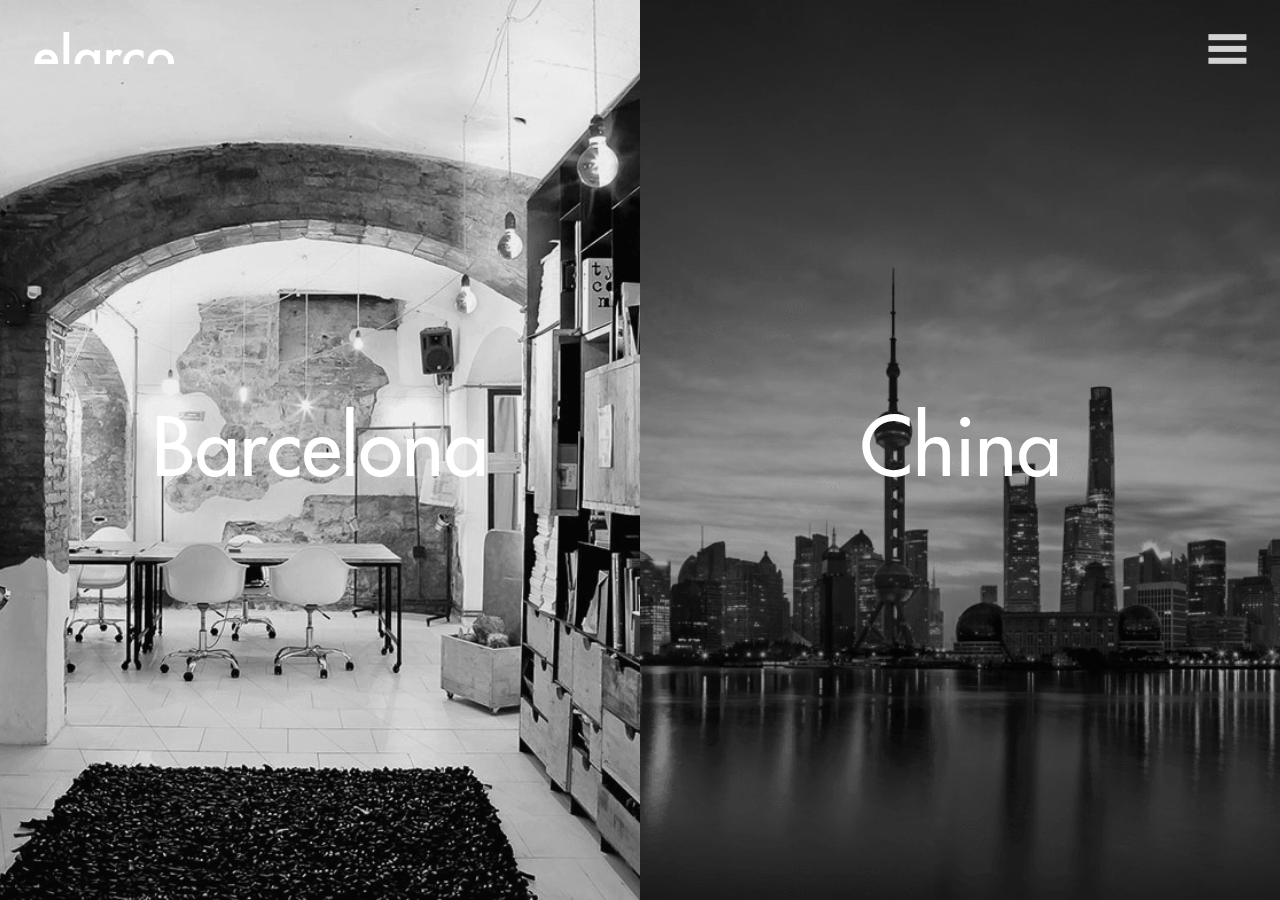
==== content/contact.html @ dc5bf458 "Latest version of elarco" ====
<!DOCTYPE html>
<html lang="en">
<head>
    <meta charset="UTF-8">
    <meta name="viewport" content="width=device-width, initial-scale=1.0">
    <meta http-equiv="X-UA-Compatible" content="ie=edge">
    <title>Elarco - Contact</title>
    <link href="../img/elarco-favicon.png" rel="shortcut icon">
    <link href="../css/style.css" rel="stylesheet" type="text/css" />
</head>
<body id="contact">
    <div class="loader-wrapper">
        <img src="../img/elarco-logo-white.svg" alt="" class="loader" />
    </div>
    <header class="header">
        <a href="../index.html"><img src="../img/elarco-logo-white.svg" alt="Elarco Logo" class="header__logo" /></a>
        <nav class="top-nav">
            <svg class="top-nav__menu-icon top-nav__menu-icon_lightgrey" version="1.1" id="Layer_1" xmlns="http://www.w3.org/2000/svg" xmlns:xlink="http://www.w3.org/1999/xlink" x="0px" y="0px"
            	 viewBox="0 0 23 18" style="enable-background:new 0 0 23 18;" xml:space="preserve" hidden>
                <g>
                	<rect x="0.8" y="1.2" width="21.4" height="3.4"/>
                	<rect x="0.8" y="7.8" width="21.4" height="3.4"/>
                	<rect x="0.8" y="14.5" width="21.4" height="3.4"/>
                </g>
            </svg>
            <ul class="top-nav__list nav__list">
                <div class="nav__wrap">
                    <li class="top-nav__item nav__item hidden">
                        <a href="../index.html" class="nav__link">Home</a>
                    </li>
                    <li class="top-nav__item nav__item">
                        <a href="work.html" class="nav__link">Work</a>
                    </li>
                    <li class="top-nav__item nav__item">
                        <a href="contact.html" class="nav__link">Contact</a>
                    </li>
                </div>
            </ul>
        </nav>
    </header>
    <h1 class="title_font0">Contact Us</h1>
    <div class="split-wrap">
        <div class="split-wrap__wrap">
            <section class="half-part half-part_black" id="spain">
                <div class="half-part__text">
                    <h2 class="half-part__title"><a href="#spain" class="basic-link half-part__sec-link">Spain</a></h2>
                    <div class="half-part__info">
                        <p class="half-part__p">
                            We love Barcelona, it is a city with a beautiful mindset and a perfect fit for creation.
                        </p>
                        <p class="half-part__p">
                            Carrer Vigatans 11
                            <br />
                            08003 Barcelona
                        </p>
                        <a href="tel:+34670791661" class="half-part__p half-part__link">
                            +34 670 791 661
                        </a>
                        <a href="tel:+34935016671" class="half-part__p half-part__link">
                            +34 935 016 671
                        </a>
                        <a href="mailto:hello@elarco.design" class="half-part__p half-part__link half-part__mail">
                            hello@elarco.design
                        </a>
                    </div>
                </div>
                <div class="half-part__img-wrap">
                    <picture>
                        <source media="(max-width: 600px) and (orientation: portrait)" srcset="../img/barcelona_c_m.png" />
                        <source media="(max-height: 900px) and (orientation: portrait)" srcset="../img/barcelona_c_l.png" />
                        <source media="(max-height: 393px) and (orientation: landscape)" srcset="../img/barcelona_c_m.png" />
                        <source media="(max-height: 589px) and (orientation: landscape)" srcset="../img/barcelona_c_l.png" />
                        <img src="../img/barcelona_c_xl.png" alt="Coworking space Espai Born" class="half-part__img half-part__img-bw" />
                    </picture>
                    <a href="#spain" class="half-part__button">Barcelona</a>
                </div>
            </section>
            <section class="half-part half-part_white" id="china">
                <div class="half-part__text">
                    <h2 class="half-part__title"><a href="#china" class="basic-link half-part__sec-link">China</a></h2>
                    <div class="half-part__info">
                        <p class="half-part__p">
                            We love Shanghai, it is a city with a beautiful mindset and a perfect fit for creation.
                        </p>
                        <p class="half-part__p">
                            Carrer Vigatans 11
                            <br />
                            08003 Barcelona
                        </p>
                        <a href="tel:+34670791661" class="half-part__p half-part__link">
                            +34 670 791 661
                        </a>
                        <a href="tel:+34935016671" class="half-part__p half-part__link">
                            +34 935 016 671
                        </a>
                        <a href="mailto:hello@elarco.design" class="half-part__p half-part__link half-part__mail">
                            hello@elarco.design
                        </a>
                    </div>
                </div>
                <div class="half-part__img-wrap">
                    <picture>
                        <source media="(max-width: 600px) and (orientation: portrait)" srcset="../img/china_c_m.png" />
                        <source media="(max-height: 900px) and (orientation: portrait)" srcset="../img/china_c_l.png" />
                        <source media="(max-height: 400px) and (orientation: landscape)" srcset="../img/china_c_m.png" />
                        <source media="(max-height: 600px) and (orientation: landscape)" srcset="../img/china_c_l.png" />
                        <img src="../img/china_c_xl.png" alt="Skyline of Shanghai" class="half-part__img half-part__img-bw" />
                    </picture>
                    <a href="#china" class="half-part__button">China</a>
                </div>
            </section>
        </div>
    </div>
    <script src="../js/toggle-menu.js"></script>
    <script src="../js/split.js"></script>
    <script src="../js/preload.js"></script>
</body>
</html>
---- css/style.css ----
/* CUSTOM FONTS */
@font-face {
    font-family: 'Futura elarco long';
    src: url('../fonts/FuturaElarco-long.eot?#iefix') format('embedded-opentype'),
    url('../fonts/FuturaElarco-long.woff') format('woff'),
    url('../fonts/FuturaElarco-long.otf') format('opentype');
}
@font-face {
    font-family: 'Futura elarco gap';
    src: url('../fonts/FuturaElarco-gap.eot?#iefix') format('embedded-opentype'),
    url('../fonts/FuturaElarco-gap.woff') format('woff'),
    url('../fonts/FuturaElarco-gap.otf') format('opentype');
}

/* FUTURA STD */
/* Light */
@font-face {
    font-family: 'Futura Std';
    src: url('../fonts/FuturaStd/FuturaStd-Light.otf') format('opentype');
    font-weight: 100;
}
/* Light Italic */
@font-face {
    font-family: 'Futura Std';
    src: url('../fonts/FuturaStd/FuturaStd-LightOblique.otf') format('opentype');
    font-weight: 100;
    font-style: italic;
}
/* Book */
@font-face {
    font-family: 'Futura Std';
    src: url('../fonts/FuturaStd/FuturaStd-Medium.otf') format('opentype');
    font-weight: 200;
}
/* Book Italic */
@font-face {
    font-family: 'Futura Std';
    src: url('../fonts/FuturaStd/FuturaStd-MediumOblique.otf') format('opentype');
    font-weight: 200;
    font-style: italic;
}
/* Medium */
@font-face {
    font-family: 'Futura Std';
    src: url('../fonts/FuturaStd/FuturaStd-Medium.otf') format('opentype');
    font-weight: 300;
}
/* Medium Italic */
@font-face {
    font-family: 'Futura Std';
    src: url('../fonts/FuturaStd/FuturaStd-MediumOblique.otf') format('opentype');
    font-weight: 300;
    font-style: italic;
}
/* Heavy */
@font-face {
    font-family: 'Futura Std';
    src: url('../fonts/FuturaStd/FuturaStd-Bold.otf') format('opentype');
    font-weight: 400;
}
/* Heavy Italic */
@font-face {
    font-family: 'Futura Std';
    src: url('../fonts/FuturaStd/FuturaStd-BoldOblique.otf') format('opentype');
    font-weight: 400;
    font-style: italic;
}
/* Heavy */
@font-face {
    font-family: 'Futura Std';
    src: url('../fonts/FuturaStd/FuturaStd-Heavy.otf') format('opentype');
    font-weight: 500;
}
/* Heavy Italic */
@font-face {
    font-family: 'Futura Std';
    src: url('../fonts/FuturaStd/FuturaStd-HeavyOblique.otf') format('opentype');
    font-weight: 500;
    font-style: italic;
}
/* Extra Bold */
@font-face {
    font-family: 'Futura Std';
    src: url('../fonts/FuturaStd/FuturaStd-ExtraBold.otf') format('opentype');
    font-weight: 600;
}
/* Extra Bold Italic */
@font-face {
    font-family: 'Futura Std';
    src: url('../fonts/FuturaStd/FuturaStd-ExtraBoldOblique.otf') format('opentype');
    font-weight: 600;
    font-style: italic;
}

body {
    margin: 0;
    padding: 0;
    font-family: 'Futura Std', sans-serif;
    font-weight: 200;
}
.nav__list {
    margin: 0;
    padding: 0;
}
.nav__item {
    list-style: none;
}
.nav__link, .nav__link:visited {
    color: white;
    text-decoration: none;
}
.basic-button {
    appearance: none;
    background-color: rgba(0, 0, 0, 0);
    border: none;
}
.basic-link,
.basic-link:visited{
    text-decoration: none;
    color: inherit;
}
.button_block {
    display: block;
}
.button_big {
    position: relative;
    display: block;
    margin: 28.8px auto 16px auto;
    margin: 1.8rem auto 1rem auto;
    padding: 0;
    color: black;
    font-size: 80px;
    font-size: 5rem;
    text-transform: lowercase;
    text-align: center;
    text-decoration: none;
}
.basic__p {
    margin: 48px 32px;
    margin: 3rem 2rem;
    font-size: 20px;
    font-size: 1.25rem;
    font-weight: 100;
    line-height: 1.75;
    text-align: center;
}
.basic-quote {
    margin: 48px 32px;
    margin: 3rem 3rem;
    color: #a2a2a2;
    font-size: 30px;
    font-size: 1.9rem;
    font-weight: 400;
    line-height: 1.43;
}
.title_font0 {
    font-size: 0;
}
.title1 {
    color: #606060;
    font-size: 22px;
    font-size: 1.5rem;
    font-weight: 400;
}
.title1_absolute {
    position: absolute;
    margin: 0;
    left: 50%;
    top: 32px;
    top: 2rem;
    -webkit-transform: translateX(-50%);
    -moz-transform: translateX(-50%);
    -ms-transform: translateX(-50%);
    transform: translateX(-50%);
}
.basic-footer {
    padding: 32px;
    padding: 2rem;
    color: white;
    text-align: center;
    font-weight: 100;
    background-color: black;
}
[hidden], .hidden {
    display: none !important;
}

/* NAV */
.header {
    -webkit-display: flex;
    -moz-display: flex;
    -ms-display: flex;
    display: flex;
    padding: 32px 32px 13px 32px;
    padding: 2rem 2rem 0.8rem 2rem;
    left: 0;
    position: absolute;
    right: 0;
    top: 0;
    background-color: white;
    -webkit-justify-content: space-between;
    -moz-justify-content: space-between;
    -ms-justify-content: space-between;
    justify-content: space-between;
    z-index: 2;
}
.header__logo {
    height: 32px;
    height: 2rem;
}
.footer-nav {
    -webkit-display: flex;
    -moz-display: flex;
    -ms-display: flex;
    display: flex;
    flex-direction: column;
    -webkit-align-items: center;
    -moz-align-items: center;
    -ms-align-items: center;
    align-items: center;
    -webkit-justify-content: center;
    -moz-justify-content: center;
    -ms-justify-content: center;
    justify-content: center;
    height: 100%;
    height: 100vh;
    width: 100%;
    width: 100vw;
    color: white;
    text-align: center;
    background-color: black;
}
.top-nav__menu-icon {
    position: fixed;
    right: 32px;
    right: 2rem;
    height: 32px;
    height: 2rem;
    cursor: pointer;
    z-index: 3;
}
.top-nav__list {
    text-align: right;
    opacity: 1;
    -webkit-transition: opacity 0.3s ease;
    -moz-transition: opacity 0.3s ease;
    -ms-transition: opacity 0.3s ease;
    transition: opacity 0.3s ease;
    z-index: 2;
}
.top-nav__item {
    display: inline-block;
    position: relative;
    margin-left: 32px;
    margin-left: 2rem;
    font-family: 'Futura Std', sans-serif;
    font-size: 37px;
    font-size: 2.3rem;
    text-transform: lowercase;
}
.header__logo_hidden {
    display: none;
}
.top-nav__item a {
    -webkit-transition: color 0.2s ease;
    -moz-transition: color 0.2s ease;
    -ms-transition: color 0.2s ease;
    transition: color 0.2s ease;
}
.top-nav__item a:hover {
    color: #c6b6aa;
}
.top-nav__menu-icon rect {
    fill: black;
}
.top-nav__menu-icon_close {
    position: fixed;
}
.top-nav__menu-icon_close rect, .top-nav__menu-icon_white rect {
    fill: white;
}
.top-nav__menu-icon_lightgrey rect {
    fill: lightgrey;
}
.top-nav__menu-icon rect:nth-of-type(2){
    opacity: 1;
    -webkit-transition: opacity 0.5s ease 0.4s;
    -moz-transition: opacity 0.5s ease 0.4s;
    -ms-transition: opacity 0.5s ease 0.4s;
    transition: opacity 0.5s ease 0.4s;
}
.top-nav__menu-icon_close rect:nth-of-type(2){
    opacity: 0;
    -webkit-transition: opacity 0.5s ease;
    -moz-transition: opacity 0.5s ease;
    -ms-transition: opacity 0.5s ease;
    transition: opacity 0.5s ease;
}
.top-nav__menu-icon rect:nth-of-type(1){
    -webkit-transform: rotate(0deg);
    -moz-transform: rotate(0deg);
    -ms-transform: rotate(0deg);
    transform: rotate(0deg);
    -webkit-transition: transform 0.5s ease;
    -moz-transition: transform 0.5s ease;
    -ms-transition: transform 0.5s ease;
    transition: transform 0.5s ease;
}
.top-nav__menu-icon_close rect:nth-of-type(1){
    -webkit-transform: translateX(3px) rotate(41deg);
    -moz-transform: translateX(3px) rotate(41deg);
    -ms-transform: translateX(3px) rotate(41deg);
    transform: translateX(3px) rotate(41deg);
    -webkit-transition: transform 0.5s ease 0.4s;
    -moz-transition: transform 0.5s ease 0.4s;
    -ms-transition: transform 0.5s ease 0.4s;
    transition: transform 0.5s ease 0.4s;
}
.top-nav__menu-icon rect:nth-of-type(3){
    -webkit-transform: rotate(0deg);
    -moz-transform: rotate(0deg);
    -ms-transform: rotate(0deg);
    transform: rotate(0deg);
    -webkit-transition: transform 0.5s ease;
    -moz-transition: transform 0.5s ease;
    -ms-transition: transform 0.5s ease;
    transition: transform 0.5s ease;
}
.top-nav__menu-icon_close rect:nth-of-type(3){
    -webkit-transform: rotate(-41deg) translate(-10px, -2px);
    -moz-transform: rotate(-41deg) translate(-10px, -2px);
    -ms-transform: rotate(-41deg) translate(-10px, -2px);
    transform: rotate(-41deg) translate(-10px, -2px);
    -webkit-transition: transform 0.5s ease 0.4s;
    -moz-transition: transform 0.5s ease 0.4s;
    -ms-transition: transform 0.5s ease 0.4s;
    transition: transform 0.5s ease 0.4s;
}
/* WHEN JAVASCRIPT IS LOADED */
.header_toggle {
    padding: 32px;
    padding: 2rem;
    background-color: rgba(255,255,255,0);
}
.header_black {
    background-color: black;
}
.header_toggle .top-nav__list {
    position: fixed;
    bottom: 0;
    left: 0;
    right: 0;
    top: 0;
    text-align: center;
    background-color: black;
}
.footer-nav .top-nav__list {
    position: static;
    text-align: center;
}
.header_toggle .top-nav__item,
.footer-nav .top-nav__item {
    display: block;
    margin-left: 0;
    font-size: 64px;
    font-size: 4rem;
}
.header_toggle .top-nav__item::after,
.footer-nav .top-nav__item::after,
.button_big::after {
    height: 32px;
    height: 2rem;
    position: absolute;
    bottom: 0;
    left: 0;
    right: 0;
    background-color: black;
    content: '';
    -webkit-transition: height 0.3s ease;
    -moz-transition: height 0.3s ease;
    -ms-transition: height 0.3s ease;
    transition: height 0.3s ease;
}
.button_big::after {
    height: 40px;
    height: 2.5rem;
    background-color: white;
}
.header_toggle .nav__wrap{
    position: absolute;
    left: 50%;
    top: 50%;
    -webkit-transform: translate(-50%, -50%);
    -moz-transform: translate(-50%, -50%);
    -ms-transform: translate(-50%, -50%);
    transform: translate(-50%, -50%);
}
.header_toggle .top-nav__item:hover::after,
.footer-nav .top-nav__item:hover::after,
.button_big:hover::after {
    height: 0;
}
.header_toggle .top-nav__item .nav__link,
.header_toggle .top-nav__item .nav__link:visited,
.footer-nav .top-nav__item .nav__link,
.footer-nav .top-nav__item .nav__link:visited {
    color: white;
}

/* LOADER */
.loader-wrapper {
    position: fixed;
    -webkit-display: flex;
    -moz-display: flex;
    -ms-display: flex;
    display: flex;
    -webkit-justify-content: center;
    -moz-justify-content: center;
    -ms-justify-content: center;
    justify-content: center;
    -webkit-align-items: center;
    -moz-align-items: center;
    -ms-align-items: center;
    align-items: center;
    left: 0;
    right: 0;
    top: 0;
    bottom: 0;
    background-color: black;
    z-index: 4;
    -webkit-transition: opacity 1s ease;
    -moz-transition: opacity 1s ease;
    -ms-transition: opacity 1s ease;
    transition: opacity 1s ease;
}
.loader-wrapper.loaded {
    opacity: 0;
}
.loader {
    width: 24px;
    width: 15rem;
    animation: blink 1s ease alternate infinite;
}
@keyframes blink {
    from {
        opacity: 1;
    }
    to {
        opacity: 0.2;
    }
}

/* HOME PAGE */
.games__game,
.games__start {
    width: 100%;
    width: 100vw;
    overflow: hidden;
}
.section {
    position: relative;
    -webkit-display: flex;
    -moz-display: flex;
    -ms-display: flex;
    display: flex;
    -webkit-align-items: center;
    -moz-align-items: center;
    -ms-align-items: center;
    align-items: center;
    -webkit-justify-content: center;
    -moz-justify-content: center;
    -ms-justify-content: center;
    justify-content: center;
    width: 100%;
    width: 100vw;
    height: 500px;
    height: 100vh;
    color: white;
    text-align: center;
    background-color: black;
}
.games__pause {
    position: absolute;
    left: 0;
    right: 0;
    top: 0;
    height: 100%;
    z-index: 1;
}
.games__hint {
    opacity: 0.4;
    position: absolute;
    bottom: 48px;
    bottom: 3rem;
    left: 50%;
    transform: translateX(-50%);
    animation: fadeIn 5s ease;
}
@keyframes fadeIn {
    0% {
        opacity: 0;
    } 90% {
        opacity: 0;
    } 100% {
        opacity: 0.4;
    }
}
.section_fit{
    height: fit-content;
}
.section__content-wrap {
    padding: 16px;
    padding: 1rem;
    z-index: 1;
}
.section__title {
    margin: 0 0 13px 0;
    margin: 0 0 0.8rem 0;
    font-size: 61px;
    font-size: 3.8rem;
    font-weight: 200;
}
.section__title-lowercase {
    text-transform: lowercase;
}
.section__par {
    font-size: 18px;
    font-size: 1.1rem;
    line-height: 1.8;
}
.section__button {
    display: block;
    appearance: none;
    width: 224px;
    width: 14rem;
    margin-left: auto;
    margin-right: auto;
    margin-top: 32px;
    margin-top: 2rem;
    padding: 8px;
    padding: 0.5rem;
    color: white;
    font-family: 'Futura Std', sans-serif;
    font-size: 19px;
    font-size: 1.2rem;
    font-weight: 400;
    background-color: rgba(0, 0, 0, 0);
    border: 2px solid white;
    cursor: pointer;
    -webkit-transition: all 1s ease;
    -moz-transition: all 1s ease;
    -ms-transition: all 1s ease;
    transition: all 1s ease;
}
.section__button:hover {
    color: black;
    background-color: white;
}
.blur {
    position: absolute;
    opacity: 0.1;
    -webkit-transition: all 0.5s ease;
    -moz-transition: all 0.5s ease;
    -ms-transition: all 0.5s ease;
    transition: all 0.5s ease;
}
@supports (filter: blur(24px)) {
    .blur {
        opacity: 1;
        -webkit-filter: blur(24px);
        -moz-filter: blur(24px);
        -ms-filter: blur(24px);
        filter: blur(24px);
        -webkit-transform: scale(3.5) !important;
        -moz-transform: scale(3.5) !important;
        -ms-transform: scale(3.5) !important;
        transform: scale(3.5) !important;
        -webkit-transition: filter 0.5s ease;
        -moz-transition: filter 0.5s ease;
        -ms-transition: filter 0.5s ease;
        transition: filter 0.5s ease;
    }
}
.scroll-down {
    position: absolute;
    right: 32px;
    right: 2rem;
    bottom: 80px;
    bottom: 5rem;
    height: 48px;
    height: 3rem;
    width: 24px;
    width: 1.5rem;
    border: 2px solid white;
    border-radius: 19px;
    border-radius: 1.2rem;
    opacity: 0.4;
    z-index: 1;
}
.scroll-down_centered {
    left: 50%;
    -webkit-transform: translateX(-50%);
    -moz-transform: translateX(-50%);
    -ms-transform: translateX(-50%);
    transform: translateX(-50%);
}
.scroll-down_fixed {
    position: fixed;
}
@keyframes mouse {
    0% {
        -webkit-transform: translate(-50%, -100%);
        -moz-transform: translate(-50%, -100%);
        -ms-transform: translate(-50%, -100%);
        transform: translate(-50%, -100%);
    }
    100% {
        -webkit-transform: translate(-50%, 100%);
        -moz-transform: translate(-50%, 100%);
        -ms-transform: translate(-50%, 100%);
        transform: translate(-50%, 100%);
    }
}
.scroll-down-rect {
    position: relative;
    margin-top: 8px;
    margin-top: 0.5rem;
    height: 11px;
    height: 0.7rem;
    width: 27px;
    width: 1.7rem;
    overflow: hidden;
}
.scroll-down-rect::after {
    position: absolute;
    left: 50%;
    margin-left: -2px;
    height: 16px;
    height: 1rem;
    width: 2px;
    background-color: white;
    content: '';
    -webkit-animation: mouse 1.5s ease infinite;
    -moz-animation: mouse 1.5s ease infinite;
    -ms-animation: mouse 1.5s ease infinite;
    animation: mouse 1.5s ease infinite;
}
.service-sldr__section-active {
    opacity: 1;
}
.service-sldr-wrap {
    width: 272px;
    width: 17rem;
    margin: 128px auto 96px auto;
    margin: 8rem auto 6rem auto;
}
.service-sldr {
    display: none;
}
.service-sldr__section {
    -webkit-transition: opacity 0.5s ease;
    -moz-transition: opacity 0.5s ease;
    -ms-transition: opacity 0.5s ease;
    transition: opacity 0.5s ease;
}
.service-sldr__section-active {
    opacity: 1;
}
.service-sldr__g {
    position: relative;
}
.service-sldr__link, .service-sldr__link:visited {
    color: inherit;
    text-decoration: none;
}
.service-sldr__link::after {
    position: absolute;
    content: '';
    left: 0;
    right: 0;
    top: 0;
    bottom: 0;
    z-index: 1;
}
.service-sldr__section:not(:last-child) {
    margin-bottom: 48px;
    margin-bottom: 3rem;
}
.service-sldr__circle {
    display: none;
    height: 48px;
    height: 3rem;
    width: 48px;
    width: 3rem;
    margin-left: auto;
    margin-right: auto;
    border-radius: 100%;
}
.slider_icon {
    width: 100%;
}
.service-sldr__title {
    font-weight: 400;
}
.service-sldr__p {
    margin-left: auto;
    margin-right: auto;
    line-height: 1.88;
}
.arch-intuition.blur,
.arch-depth.blur  {
    left: 50%;
    top: 50%;
    -webkit-transform: scale(3.5) translate(-50%, -50%) !important;
    -moz-transform: scale(3.5) translate(-50%, -50%) !important;
    -ms-transform: scale(3.5) translate(-50%, -50%) !important;
    transform: scale(3.5) translate(-50%, -50%) !important;
    -webkit-transform-origin: 0 0;
    -moz-transform-origin: 0 0;
    -ms-transform-origin: 0 0;
    transform-origin: 0 0;
}
#section-work {
    background-image: url('../img/ufo_small.png');
    background-repeat: no-repeat;
    background-position: center 29%;
    background-position: center 29vw;
    -webkit-transition: background-position 1s ease;
    -moz-transition: background-position 1s ease;
    -ms-transition: background-position 1s ease;
    transition: background-position 1s ease;
}
.section-work-1 {
    opacity: 1;
    -webkit-transition: all 2s ease;
    -moz-transition: all 2s ease;
    -ms-transition: all 2s ease;
    transition: all 2s ease;
}
.section__title.section-work-2 {
    display: none;
}
.section-work-1.fade-out {
    opacity: 0;
    top: 0%;
}
.section-work-2.move-in {
    display: block;
    left: 5%;
    left: 5vw;
    -webkit-animation: moveIn 2s ease 1;
    -moz-animation: moveIn 2s ease 1;
    -ms-animation: moveIn 2s ease 1;
    animation: moveIn 2s ease 1;
}
@keyframes moveIn {
    from {
        left: -30%;
        left: -30vw;
    } to {
        left: 5%;
        left: 5vw;
    }
}
#section-work.move {
    background-position: 84% center;
}
/* ORDER */
.arch-order {
    width: 50%;
    width: 50vw;
}
.arch-order__part{
    fill: #606161;
    cursor: pointer;
    -webkit-transition: fill 300ms ease;
    -moz-transition: fill 300ms ease;
    -ms-transition: fill 300ms ease;
    transition: fill 300ms ease;
}
.arch-order__part:hover {
    fill: #D0D0D0;
}
.white, .white:hover {
    fill: white;
}
.vibrate {
    -webkit-animation: vibrate 0.5s 1;
    -moz-animation: vibrate 0.5s 1;
    -ms-animation: vibrate 0.5s 1;
    animation: vibrate 0.5s 1;
}
/* Vibrate by Eric Lew Yan Voon
https://codepen.io/ericlew/pen/bgGmOa?q=vibration%20animation&order=popularity&depth=everything&show_forks=false*/
@-webkit-keyframes vibrate{
    0%{}
    2%{transform: translate(1%, -1%);}
    8%{transform: translate(1%, -1%);}
    12%{transform: translate(0, 0);}
    16%{transform: translate(1%, -1%);}
    20%{transform: translate(0, 0);}
    24%{transform: translate(-1%, 1%);}
    28%{transform: translate(0, 0);}
    32%{transform: translate(1%, -1%);}
    36%{transform: translate(0, 0);}
    40%{transform: translate(-1%, 1%);}
    44%{transform: translate(0, 0);}
    48%{transform: translate(1%, -1%);}
    52%{transform: translate(0px, 0px);}
    100%{}
}
@-moz-keyframes vibrate{
    0%{}
    2%{transform: translate(1%, -1%);}
    8%{transform: translate(1%, -1%);}
    12%{transform: translate(0, 0);}
    16%{transform: translate(1%, -1%);}
    20%{transform: translate(0, 0);}
    24%{transform: translate(-1%, 1%);}
    28%{transform: translate(0, 0);}
    32%{transform: translate(1%, -1%);}
    36%{transform: translate(0, 0);}
    40%{transform: translate(-1%, 1%);}
    44%{transform: translate(0, 0);}
    48%{transform: translate(1%, -1%);}
    52%{transform: translate(0px, 0px);}
    100%{}
}
@-ms-keyframes vibrate{
    0%{}
    2%{transform: translate(1%, -1%);}
    8%{transform: translate(1%, -1%);}
    12%{transform: translate(0, 0);}
    16%{transform: translate(1%, -1%);}
    20%{transform: translate(0, 0);}
    24%{transform: translate(-1%, 1%);}
    28%{transform: translate(0, 0);}
    32%{transform: translate(1%, -1%);}
    36%{transform: translate(0, 0);}
    40%{transform: translate(-1%, 1%);}
    44%{transform: translate(0, 0);}
    48%{transform: translate(1%, -1%);}
    52%{transform: translate(0px, 0px);}
    100%{}
}
@keyframes vibrate{
    0%{}
    2%{transform: translate(1%, -1%);}
    8%{transform: translate(1%, -1%);}
    12%{transform: translate(0, 0);}
    16%{transform: translate(1%, -1%);}
    20%{transform: translate(0, 0);}
    24%{transform: translate(-1%, 1%);}
    28%{transform: translate(0, 0);}
    32%{transform: translate(1%, -1%);}
    36%{transform: translate(0, 0);}
    40%{transform: translate(-1%, 1%);}
    44%{transform: translate(0, 0);}
    48%{transform: translate(1%, -1%);}
    52%{transform: translate(0px, 0px);}
    100%{}
}
/* DEPTH */
.arch-wrap {
    position: relative;
    -webkit-display: flex;
    -moz-display: flex;
    -ms-display: flex;
    display: flex;
    -webkit-justify-content: center;
    -moz-justify-content: center;
    -ms-justify-content: center;
    justify-content: center;
    -webkit-align-items: center;
    -moz-align-items: center;
    -ms-align-items: center;
    align-items: center;
    width: 100%;
    height: 100%;
    overflow: hidden;
}
.arch-depth {
    position: absolute;
    left: 50%;
    top: 50%;
    width: 50%;
    width: 50vw;
    -webkit-transform: translate(-50%, -50%);
    -moz-transform: translate(-50%, -50%);
    -ms-transform: translate(-50%, -50%);
    transform: translate(-50%, -50%);
}
.arch-depth__part {
    fill:none;
    stroke:#fff;
    stroke-miterlimit:10;
}
.done {
    opacity: 0.1;
    fill: white;
    -webkit-animation: grow 1s ease-in 1;
    -moz-animation: grow 1s ease-in 1;
    -ms-animation: grow 1s ease-in 1;
    animation: grow 1s ease-in 1;
    -webkit-transition: opacity 0.5s ease;
    -moz-transition: opacity 0.5s ease;
    -ms-transition: opacity 0.5s ease;
    transition: opacity 0.5s ease;
}

@supports (filter: blur(40px)){
    .done {
        opacity: 1;
    }
}
@-webkit-keyframes grow {
    from {
        fill: black;
    }
    to {
        fill: white;
    }
}
@-moz-keyframes grow {
    from {
        fill: black;
    }
    to {
        fill: white;
    }
}
@-ms-keyframes grow {
    from {
        fill: black;
    }
    to {
        fill: white;
    }
}
@keyframes grow {
    from {
        fill: black;
    }
    to {
        fill: white;
    }
}
/* INTUITION */
.arch-intuition {
    -webkit-transform-origin: 25% 25%;
    -moz-transform-origin: 25% 25%;
    -ms-transform-origin: 25% 25%;
    transform-origin: 25% 25%;
    -webkit-transform-origin: 25vw 23vw;
    -moz-transform-origin: 25vw 23vw;
    -ms-transform-origin: 25vw 23vw;
    transform-origin: 25vw 23vw;
    -webkit-transform: rotate(180deg);
    -moz-transform: rotate(180deg);
    -ms-transform: rotate(180deg);
    transform: rotate(180deg);
    width: 50%;
    width: 50vw;
}
.arch-intuition__part {
    fill: #606161;
    -webkit-transition: fill 0.5s ease;
    -moz-transition: fill 0.5s ease;
    -ms-transition: fill 0.5s ease;
    transition: fill 0.5s ease;
}
.circle {
    position: absolute;
    -webkit-display: flex;
    -moz-display: flex;
    -ms-display: flex;
    display: flex;
    -webkit-align-items: center;
    -moz-align-items: center;
    -ms-align-items: center;
    align-items: center;
    -webkit-justify-content: center;
    -moz-justify-content: center;
    -ms-justify-content: center;
    justify-content: center;
    width: 50%;
    width: 50vw;
    height: 50%;
    height: 50vw;
    left: 50%;
    top: 50%;
    -webkit-transform: translate(-50%, -50%);
    -moz-transform: translate(-50%, -50%);
    -ms-transform: translate(-50%, -50%);
    transform: translate(-50%, -50%);
    border-radius: 300px;
    border-radius: 100vw;
}
.circle__hint {
    width: 70%;
    margin-top: 50%;
    color: white;
    opacity: 0;
    -webkit-transition: opacity 0.5s ease;
    -moz-transition: opacity 0.5s ease;
    -ms-transition: opacity 0.5s ease;
    transition: opacity 0.5s ease;
}
.circle:hover .circle__hint {
    opacity: 0.4;
}

/* PROJECTS OVERVIEW PAGE */
.main-split {
    -webkit-box-sizing: border-box;
    -moz-box-sizing: border-box;
    -ms-box-sizing: border-box;
    box-sizing: border-box;
    -webkit-display: flex;
    -moz-display: flex;
    -ms-display: flex;
    display: flex;
    -webkit-flex-direction: column;
    -moz-flex-direction: column;
    -ms-flex-direction: column;
    flex-direction: column;
}
.main-split__part {
    display: inline-block;
    width: 100%;
    width: 100vw;
    -webkit-flex: 1;
    -moz-flex: 1;
    -ms-flex: 1;
    flex: 1;
    -webkit-transform: translate(0);
    -moz-transform: translate(0);
    -ms-transform: translate(0);
    transform: translate(0);
}
.main-split__image {
    height: 100%;
    margin-left: 50%;
    -webkit-transform: translateX(-50%);
    -moz-transform: translateX(-50%);
    -ms-transform: translateX(-50%);
    transform: translateX(-50%);
}
.main-split__text {
    padding: 96px 32px 32px 32px;
    padding: 6rem 2rem 2rem 2rem;
}
.reverse__section {
    -webkit-box-sizing: border-box;
    -moz-box-sizing: border-box;
    -ms-box-sizing: border-box;
    box-sizing: border-box;
    overflow: hidden;
    -webkit-transition: all 0.3s ease;
    -moz-transition: all 0.3s ease;
    -ms-transition: all 0.3s ease;
    transition: all 0.3s ease;
}
.project {
    -webkit-display: flex;
    -moz-display: flex;
    -ms-display: flex;
    display: flex;
    -webkit-flex-direction: column;
    -moz-flex-direction: column;
    -ms-flex-direction: column;
    flex-direction: column;
    position: relative;
    height: 330px;
    height: 50vh;
    width: 100%;
    width: 100vw;
    color: white;
}
.project_white {
    color: black;
}
.project__title, .project__subject {
    position: absolute;
    padding: 32px 0 0 32px;
    padding: 2rem 0 0 2rem;
    color: inherit;
    opacity: 1;
    -webkit-transition: opacity 0.2s ease;
    -moz-transition: opacity 0.2s ease;
    -ms-transition: opacity 0.2s ease;
    transition: opacity 0.2s ease;
    z-index: 1;
}
.project__title {
    -webkit-flex: 1;
    -moz-flex: 1;
    -ms-flex: 1;
    flex: 1;
    margin: 0;
    font-size: 34px;
    font-size: 2.1rem;
    font-weight: 200;
}
.project__subject {
    -webkit-flex: 1;
    -moz-flex: 1;
    -ms-flex: 1;
    flex: 1;
    margin: 0;
    margin-top: 45px;
    margin-top: 2.8rem;
    font-size: 18px;
    font-size: 1.4rem;
    font-weight: 100;
}
.project__image {
    display: block;
    position: absolute;
    left: 50%;
    bottom: 0;
    height: 100%;
    opacity: 1;
    -webkit-transform: translateX(-50%);
    -moz-transform: translateX(-50%);
    -ms-transform: translateX(-50%);
    transform: translateX(-50%);
    -webkit-transition: opacity 0.5s ease;
    -moz-transition: opacity 0.5s ease;
    -ms-transition: opacity 0.5s ease;
    transition: opacity 0.5s ease;
}
.project__image_opacity-0 {
    opacity: 0;
}
.project__image_scaled {
    -webkit-transform: translateX(-50%) scale(1.3);
    -moz-transform: translateX(-50%) scale(1.3);
    -ms-transform: translateX(-50%) scale(1.3);
    transform: translateX(-50%) scale(1.3);
}
.project__img-wrap {
    -webkit-display: flex;
    -moz-display: flex;
    -ms-display: flex;
    display: flex;
    overflow: hidden;
    height: 100%;
    -webkit-transition: transform 0.4s ease-out;
    -moz-transition: transform 0.4s ease-out;
    -ms-transition: transform 0.4s ease-out;
    transition: transform 0.4s ease-out;
}
#left, #right {
    margin: 0;
    -webkit-transition: margin 0.5s ease;
    -moz-transition: margin 0.5s ease;
    -ms-transition: margin 0.5s ease;
    transition: margin 0.5s ease;
}
.project__title a, .project__title a:visited {
    color: inherit;
    text-decoration: none;
}
.project__title a::after {
    position: absolute;
    width: 320px;
    width: 100vw;
    height: 250px;
    height: 50vh;
    left: 0;
    right: 0;
    top: 0;
    bottom: 0;
    content: '';
    z-index: 1;
}
#left .project, #right .project {
    -webkit-flex: none;
    -moz-flex: none;
    -ms-flex: none;
    flex: none;
    border: none;
}

/* PROJECT DETAIL PAGE */
.project-content {
    text-align: center;
}
.fs-section {
    position: relative;
    -webkit-display: flex;
    -moz-display: flex;
    -ms-display: flex;
    display: flex;
    -webkit-justify-content: center;
    -moz-justify-content: center;
    -ms-justify-content: center;
    justify-content: center;
    -webkit-align-items: center;
    -moz-align-items: center;
    -ms-align-items: center;
    align-items: center;
    width: 100%;
    width: 100vw;
    height: 500px;
    height: 100vh;
    color: white;
    background-color: black;
    overflow: hidden;
}
.fs-section_w,
.fs-section__video-wrap {
    position: relative;
    width: 100%;
    width: 100vw;
    height: auto;
}
.fs-section__video {
    width: 100%;
}
.fs-section__img-wrap {
    width: 100%;
    height: 100%;
}
.fs-section__content-wrap {
    -webkit-box-sizing: border-box;
    -moz-box-sizing: border-box;
    -ms-box-sizing: border-box;
    box-sizing: border-box;
    position: absolute;
    width: 100%;
    padding: 16px;
    padding: 1rem;
    left: 0;
    top: 50%;
    text-align: center;
    -webkit-transform: translateY(-50%);
    -moz-transform: translateY(-50%);
    -ms-transform: translateY(-50%);
    transform: translateY(-50%);
}
.fs-section__content-wrap_white {
    color: white;
}
.fs-section__img {
    position: absolute;
    height: 100%;
    bottom: 0;
    left: 50%;
    -webkit-transform: translate(-50%);
    -moz-transform: translate(-50%);
    -ms-transform: translate(-50%);
    transform: translate(-50%);
}
.fs-section__img_big {
    height: 120%;
}
.fs-section__img_right {
    left: auto;
    right: 0;
    -webkit-transform: none;
    -moz-transform: none;
    -ms-transform: none;
    transform: none;
}
.fs-section__title {
    margin: 16px 0;
    margin: 1rem 0;
    font-size: 60px;
    font-size: 3.75rem;
    font-weight: 200;
}
.fs-section__p {
    font-size: 30px;
    font-size: 1.9rem;
    width: 240px;
    width: 15rem;
    margin-left: auto;
    margin-right: auto;
    line-height: 1.37;
    font-weight: 100;
}
.basic-sldr-wrap::-webkit-scrollbar,
.basic-sldr::-webkit-scrollbar {
    display: none;
}
.basic-sldr-wrap {
    position: relative;
}
.basic-sldr {
    position: relative;
    width: 100%;
    -webkit-display: flex;
    -moz-display: flex;
    -ms-display: flex;
    display: flex;
    overflow-x: hidden;
    scroll-behavior: smooth;
    -webkit-overflow-scrolling: touch;
    -webkit-scroll-snap-points-x: repeat(100vw);
      -ms-scroll-snap-points-x: repeat(100vw);
          scroll-snap-points-x: repeat(100vw);
  -webkit-scroll-snap-type: mandatory;
      -ms-scroll-snap-type: mandatory;
          scroll-snap-type: mandatory;
}
.basic-sldr__slide {
    width: 100%;
    width: 100vw;
    -webkit-flex-shrink: 0;
    -moz-flex-shrink: 0;
    -ms-flex-shrink: 0;
    flex-shrink: 0;
}
.basic-sldr__img {
    width: 100%;
}
.basic-sldr__nav {
    position: absolute;
    width: 100%;
    left: 0;
    bottom: 48px;
    bottom: 3rem;
}
.basic-sldr__nav-link {
    position: relative;
    display: inline-block;
    width: 18px;
    width: 1.1rem;
    height: 18px;
    height: 1.1rem;
    font-size: 0;
    border-radius: 2rem;
    background-color: lightgrey;
}
.basic-sldr__nav-link:not(:last-child){
    margin-right: 5px;
    margin-right: 0.3rem;
}
.basic-sldr__nav-link-active {
    background-color: #433F40;
}
.section1,
.section2,
.section3 {
    padding: 32px 0;
    padding: 2rem 0;
}
.section4 {
    position: relative;
}
.section2_black {
    background-color: black;
    color: white;
}
.section2_grey {
    background-color: #FAFAFA;
}
.section2_darkgrey {
    background-color: #1E1E1E;
    color: white;
}
.section2__title {
    font-weight: 200;
    font-size: 48px;
    font-size: 3rem;
    margin: 0 32px;
    margin: 0 2rem;
}
.section2__text {
    margin-top: 32px;
    margin-top: 2rem;
}
.section3__title {
    margin: 0;
    font-family: 'Futura elarco long', 'Futura Std', sans-serif;
    font-size: 60px;
    font-size: 3.75rem;
    font-weight: normal;
    -webkit-transform: translateY(16px);
    -moz-transform: translateY(16px);
    -ms-transform: translateY(16px);
    transform: translateY(16px);
}
.section3__img,
.section4__img {
    width: 100%;
}
.section5 {
    -webkit-display: flex;
    -moz-display: flex;
    -ms-display: flex;
    display: flex;
    -webkit-align-items: center;
    -moz-align-items: center;
    -ms-align-items: center;
    align-items: center;
}
.section5__text {
    margin: 0;
}
.title-wrap {
    position: relative;
    width: 100%;
    height: fit-content;
}
.title-wrap__img {
    width: 100%;
    height: auto;
}
.title-wrap__title {
    position: absolute;
    margin: 0;
    width: 100%;
    top: 50%;
    left: 50%;
    color: black;
    -webkit-transform: translate(-50%, -50%);
    -moz-transform: translate(-50%, -50%);
    -ms-transform: translate(-50%, -50%);
    transform: translate(-50%, -50%);
}
#texture {
    height: 448px;
    height: 28rem;
    background-image: url('../img/trimmer_pp_xl_texture.png');
    background-size: cover;
}

/* CONTACT */
.title_font0 {
    font-size: 0;
}
.split-wrap {
    position: relative;
    overflow: hidden;
    width: 100%;
    width: 100vw;
}
.half-part {
    -webkit-box-sizing: border-box;
    -moz-box-sizing: border-box;
    -ms-box-sizing: border-box;
    box-sizing: border-box;
    overflow: hidden;
    -webkit-transition: height 0.5s ease;
    -moz-transition: height 0.5s ease;
    -ms-transition: height 0.5s ease;
    transition: height 0.5s ease;
}
.half-part_black {
    background-color: black;
    color: white;
}
.half-part_white {
    background-color: white;
    color: black;
}
.half-part__title {
    padding: 40px 16px 32px 16px;
    padding: 2.5rem 1rem 2rem 1rem;
    margin: 0;
    font-weight: 200;
    font-size: 32px;
    font-size: 2rem;
}
.half-part__sec-link {
    position: relative;
}
.half-part__sec-link::after {
    position: absolute;
    content: '';
    left: -32px;
    left: -2rem;
    right: -50%;
    right: -50vw;
    top: -32px;
    top: -2rem;
    bottom: -32px;
    bottom: -2rem;
}
.half-part__info {
    padding: 0 16px 16px 16px;
    padding: 0 1rem 1rem 1rem;
}
.half-part__p {
    line-height: 1.8;
    font-weight: 100;
}
.half-part__img-wrap {
    display: none;
    position: relative;
    overflow: hidden;
    height: 500px;
    height: 100vh;
    width: 50%;
    width: 50vw;
}
.half-part__img {
    position: absolute;
    height: 100%;
    height: 100vh;
    top: 0;
    bottom: 0;
    left: 50%;
    -webkit-transition: filter 0.5s ease;
    -moz-transition: filter 0.5s ease;
    -ms-transition: filter 0.5s ease;
    transition: filter 0.5s ease;
    -webkit-transform: translateX(-50%);
    -moz-transform: translateX(-50%);
    -ms-transform: translateX(-50%);
    transform: translateX(-50%);
}
.half-part__img-bw {
    filter: gray;
    -webkit-filter: grayscale(100%);
    -moz-filter: grayscale(100%);
    -ms-filter: grayscale(100%);
    filter: grayscale(100%);
}
.half-part__button, .half-part__button:visited {
    color: white;
    font-size: 48px;
    font-size: 3rem;
    text-decoration: none;
    background-color: rgba(0, 0, 0, 0);
    border: none;
    z-index: 1;
}
.half-part__button::after {
    position: absolute;
    content: '';
    left: 0;
    top: 0;
    right: 0;
    bottom: 0;
}
.half-part__link,
.half-part__link:visited {
    display: block;
    color: inherit;
    text-decoration: none;
}
.half-part__link:hover {
    text-decoration: underline;
}
.half-part__mail {
    margin-top: 18px;
    margin-top: 1.1rem;
}
#spain {
    -webkit-transition: all 0.5s ease;
    -moz-transition: all 0.5s ease;
    -ms-transition: all 0.5s ease;
    transition: all 0.5s ease;
}
#contact .header_toggle {
    pointer-events: none;
}
#contact .header__logo {
    display: none;
}
#contact .top-nav {
    pointer-events: initial;
}
/* CONTACT VERTICAL SPLIT */
.horizontal .split-wrap__wrap {
    -webkit-display: flex;
    -moz-display: flex;
    -ms-display: flex;
    display: flex;
}
.horizontal .half-part__img-wrap {
    -webkit-display: flex;
    -moz-display: flex;
    -ms-display: flex;
    display: flex;
    -webkit-align-items: center;
    -moz-align-items: center;
    -ms-align-items: center;
    align-items: center;
    -webkit-justify-content: center;
    -moz-justify-content: center;
    -ms-justify-content: center;
    justify-content: center;
}
.horizontal .half-part {
    height: 100%;
    height: 100vh;
    width: 90%;
    width: 90vw;
}
/* CONTACT HORIZONTAL SPLIT */
.vertical {
    display: block;
}
.vertical .half-part {
    height: 448px;
    height: 28rem;
    height: calc(100vh - 7rem);
}
.vertical .half-part_closed {
    height: 112px;
    height: 7rem;
    width: 100%;
    width: 100vw;
}

@media screen and (min-width: 23rem){
    /* HOME */
    .scroll-down {
        bottom: 8px;
        bottom: 0.5rem;
    }
    .games__hint {
        bottom: 64px;
        bottom: 4rem;
    }
    .section,
    .fs-section {
        height: 600px;
        height: 100vh;
    }
    .section_fit {
        height: 340px;
        height: fit-content;
    }
    /* PROJECT DETAIL */
    .section__title {
        font-size: 64px;
        font-size: 4rem;
    }
    .section__content-wrap {
        width: 288px;
        width: 18rem;
    }
    .section__content-wrap-medium {
        width: 400px;
        width: 25rem;
    }
    /* CONTACT */
    .half-part__p {
        font-size: 20px;
        font-size: 1.2rem;
    }
    .vertical .half-part {
        height: 480px;
        height: 30rem;
        height: calc(100vh - 7rem);
    }
}

@media screen and (orientation: landscape){
    /* HOME PAGE */
    .scroll-down {
        bottom: 40px;
        bottom: 2.5rem;
    }
    .games__hint {
        bottom: 18px;
        bottom: 1rem;
    }
    .arch-intuition {
        width: 33%;
        width: 33vw;
        -webkit-transform-origin: 16% 16%;
        -moz-transform-origin: 16% 16%;
        -ms-transform-origin: 16% 16%;
        transform-origin: 16% 16%;
        -webkit-transform-origin: 16vw 16vw;
        -moz-transform-origin: 16vw 16vw;
        -ms-transform-origin: 16vw 16vw;
        transform-origin: 16vw 16vw;
    }
    .arch-depth,
    .arch-order {
        width: 33%;
        width: 33vw;
    }
    .home__p {
        padding: 0 32px;
        padding: 0 2rem;
    }
    .blur {
        -webkit-transform: scale(1.5) !important;
        -moz-transform: scale(1.5) !important;
        -ms-transform: scale(1.5) !important;
        transform: scale(1.5) !important;
    }
    #section-work {
        height: 432px;
        height: 27rem;
        background-position: 78% 18%;
        background-position: 78vw 18vw;
        -webkit-justify-content: left;
        -moz-justify-content: left;
        -ms-justify-content: left;
        justify-content: left;
    }
    .circle {
        position: absolute;
        width: 200px;
        width: 33vw;
        height: 200px;
        height: 33vw;
    }
    .arch-intuition.blur,
    .arch-depth.blur {
        -webkit-transform: scale(1.5) translate(-50%, -50%) !important;
        -moz-transform: scale(1.5) translate(-50%, -50%) !important;
        -ms-transform: scale(1.5) translate(-50%, -50%) !important;
        transform: scale(1.5) translate(-50%, -50%) !important;
    }
    .section__title {
        font-size: 48px;
        font-size: 3rem;
    }
    .section__content-wrap_left {
        text-align: left;
        padding: 32px;
        padding: 2rem;
    }
    .section__button-nomargin {
        margin: 0;
        text-align: center;
    }
    .service-sldr__nav {
        -webkit-display: flex;
        -moz-display: flex;
        -ms-display: flex;
        display: flex;
        margin: 112px 32px 0 32px;
        margin: 7rem 2rem 0 2rem;
    }
    .service-sldr-wrap {
        width: 100%;
        margin: 0;
    }
    .service-sldr__section {
        padding: 0 8px;
        padding: 0 0.5rem;
    }
    /* WORK */
    .main-split {
        -webkit-flex-direction: row;
        -moz-flex-direction: row;
        -ms-flex-direction: row;
        flex-direction: row;
    }
    .main-split__part {
        width: 50%;
        width: 50vw;
        -webkit-transition: margin 0.5s ease;
        -moz-transition: margin 0.5s ease;
        -ms-transition: margin 0.5s ease;
        transition: margin 0.5s ease;
    }
    .project {
        height: 320px;
        height: 100vh;
        width: 50%;
        width: 50vw;
    }
    .reverse.overflow_hidden {
        height: 100%;
        height: 100vh;
        width: 100%;
        width: 100vw;
        overflow: hidden;
    }
    .project__title a::after {
        width: 250px;
        width: 50vw;
        height: 320px;
        height: 100vh;
    }
    /* PROJECT DETAIL PAGE */
    .basic__p,
    .basic-quote {
        margin: 48px 0;
        margin: 3rem 0;
    }
    .project-content {
        width: 400px;
        width: 25rem;
        margin-left: auto;
        margin-right: auto;
    }
    .fs-section {
        height: 350px;
        height: 100vh;
    }
    .fs-section__content-wrap {
        margin-top: 32px;
        margin-top: 2rem;
    }
    .fs-section__img {
        height: auto;
        width: 120%;
        left: 50%;
        -webkit-transform: translateX(-50%);
        -moz-transform: translateX(-50%);
        -ms-transform: translateX(-50%);
        transform: translateX(-50%);
    }
    .fs-section__img_right {
        left: auto;
        right: 0;
    }
    .fs-section__title {
        font-size: 48px;
        font-size: 3rem;
    }
    .fs-section__p {
        font-size: 1.5rem;
        width: 240px;
        width: 15rem;
    }
    .basic-sldr-wrap {
        width: 400px;
        width: 25rem;
    }
    .basic-sldr,
    .basic-sldr__slide {
        width: 400px;
        width: 25rem;
    }
    .section2_black,
    .section2_darkgrey {
        background-color: white;
        color: black;
    }
    .section5_black {
        background-color: black;
        color: white;
    }
    .footer-nav {
        -webkit-flex-direction: row;
        -moz-flex-direction: row;
        -ms-flex-direction: row;
        flex-direction: row;
    }
    #texture {
        height: 320px;
        height: 20rem;
    }
    /* CONTACT */
    #contact .header_toggle {
        pointer-events: auto;
    }
}

@media screen and (orientation: portrait) and (min-width: 28rem){
    .fs-section__content-wrap {
        padding: 16px 32px;
        padding: 1rem 2rem;
    }
    /* NAV */
    .header_toggle .top-nav__item,
    .footer-nav .top-nav__item {
        font-size: 80px;
        font-size: 5rem;
    }
    .header_toggle .top-nav__item::after,
    .footer-nav .top-nav__item::after,
    .button_big::after {
        height: 40px;
        height: 2.5rem;
    }
    /* HOME */
    .section__content-wrap {
        width: 368px;
        width: 23rem;
    }
    .service-sldr-wrap {
        width: 320px;
        width: 20rem;
    }
    .section__title {
        font-size: 400px;
        font-size: 5rem;
    }
    .section__par {
        font-size: 20px;
        font-size: 1.2rem;
    }
    .section__button {
        padding: 9px;
        padding: 0.6rem;
        font-size: 26px;
        font-size: 1.6rem;
    }
    .blur {
        -webkit-transform: scale(2.6) !important;
        -moz-transform: scale(2.6) !important;
        -ms-transform: scale(2.6) !important;
        transform: scale(2.6) !important;
    }
    .arch-intuition.blur,
    .arch-depth.blur {
        -webkit-transform: scale(2.6) translate(-50%, -50%) !important;
        -moz-transform: scale(2.6) translate(-50%, -50%) !important;
        -ms-transform: scale(2.6) translate(-50%, -50%) !important;
        transform: scale(2.6) translate(-50%, -50%) !important;
    }
    #section-work {
        background-position: center 37%;
        background-position: center 37vw;
        background-size: 65%;
    }
    /* PROJECT */
    .project {
        height: 400px;
        height: 50vh;
        width: 100%;
        width: 100vw;
    }
    /* CONTACT */
    .vertical .half-part {
        height: 544px;
        height: 34rem;
        height: calc(100vh - 7rem);
    }
}

@media screen and (orientation: portrait) and (min-width: 38rem){
    /* HOME */
    .blur {
        -webkit-filter: blur(42px);
        -moz-filter: blur(42px);
        -ms-filter: blur(42px);
        filter: blur(42px);
        -webkit-transform: scale(1.2) !important;
        -moz-transform: scale(1.2) !important;
        -ms-transform: scale(1.2) !important;
        transform: scale(1.2) !important;
    }
    .arch-intuition.blur,
    .arch-depth.blur {
        -webkit-transform: scale(1.2) translate(-50%, -50%) !important;
        -moz-transform: scale(1.2) translate(-50%, -50%) !important;
        -ms-transform: scale(1.2) translate(-50%, -50%) !important;
        transform: scale(1.2) translate(-50%, -50%) !important;
    }
    /* PROJECT DETAIL */
    .fs-section {
        height: 770px;
        height: 100vh;
    }
    .basic-sldr-wrap,
    .basic-sldr,
    .basic-sldr__slide,
    .section3__img,
    .title-wrap__img {
        width: 448px;
        width: 28rem;
    }
    .project-quote_1,
    .project-quote_2 {
        width: 448px;
        width: 28rem;
        margin: 48px auto;
        margin: 3rem auto;
    }
    .basic-sldr-wrap {
        margin-left: auto;
        margin-right: auto;
    }
    .section1,
    .section2,
    .section3 {
        padding: 64px 0;
        padding: 4rem 0;
    }
    .section1__p,
    .section2__p,
    .section3__p {
        width: 448px;
        width: 28rem;
        margin: 32px auto 0 auto;
        margin: 2rem auto 0 auto;
    }
    .section4__p {
        margin: 32px auto;
        margin: 2rem auto;
    }
    .section5__text {
        margin: auto;
    }
    /* CONTACT */
    .vertical .half-part {
        height: 736px;
        height: 46rem;
        height: calc(100vh - 7rem);
    }
}

@media screen and (orientation: landscape) and (min-width: 40rem){
    /* PROJECT DETAIL */
    .basic-sldr-wrap,
    .project-content,
    .basic-sldr,
    .basic-sldr__slide {
        width: 480px;
        width: 30rem;
    }
    .fs-section {
        height: 410px;
        height: 100vh;
    }
    .fs-section__p {
        font-size: 24px;
        font-size: 1.5rem;
        width: 368px;
        width: 23rem;
    }
    .split-wrap__wrap {
        -webkit-display: flex;
        -moz-display: flex;
        -ms-display: flex;
        display: flex;
    }
    .half-part {
        width: 50%;
    }
}

@media screen and (orientation: portrait) and (min-width: 43rem){
    /* NAV */
    .header_toggle .top-nav__item,
    .footer-nav .top-nav__item,
    .button_big {
        font-size: 96px;
        font-size: 6rem;
    }
    .header_toggle .top-nav__item::after,
    .footer-nav .top-nav__item::after,
    .button_big::after {
        height: 48px;
        height: 3rem;
    }
    /* HOME */
    .home__p {
        max-width: 640px;
        max-width: 40rem;
        margin: 64px auto;
        margin: 4rem auto;
    }
    .section__title {
        font-size: 96px;
        font-size: 6rem;
    }
    .section__content-wrap {
        width: 480px;
        width: 30rem;
    }
    .section__par {
        font-size: 22px;
        font-size: 1.4rem;
    }
    .service-sldr-wrap {
        width: 384px;
        width: 24rem;
    }
    #section-work {
        background-position: center center;
        background-size: 560px;
        background-size: 35rem;
        height: 880px;
        height: 55rem;
    }
    .scroll-down {
        bottom: 72px;
        bottom: 4.5rem;
    }
    /* WORK */
    .project {
        height: 490px;
        height: 50vh;
    }
    .project__title {
        font-size: 43px;
        font-size: 2.7rem;
    }
    .project__subject {
        margin-top: 56px;
        margin-top: 3.5rem;
        font-size: 30px;
        font-size: 1.9rem;
    }
    /* PROJECT DETAIL */
    .basic-sldr-50 {
        margin: 0;
    }
    .basic-sldr-wrap {
        margin: 0 auto;
        width: 40rem;
    }
    .basic-sldr,
    .basic-sldr__slide,
    .section3__img,
    .title-wrap__img {
        width: inherit;
    }
    .fs-section__p {
        width: 432px;
        width: 27rem;
    }
    .section2 {
        margin: 0;
        padding: 48px 0;
        padding: 3rem 0;
        position: relative;
        overflow: hidden;
    }
    .section2_big {
        height: 640px;
        height: 40rem;
    }
    .section1__content-wrap {
        position: relative;
        max-width: 784px;
        max-width: 49rem;
        margin-left: auto;
        margin-right: auto;
    }
    .section1__p {
        width: 640px;
        width: 40rem;
        margin: 0 auto;
    }
    .section2__text {
        position: absolute;
        left: 5%;
        top: 50%;
        width: 368px;
        width: 23rem;
        margin: 0;
        text-align: left;
        -webkit-transform: translateY(-50%);
        -moz-transform: translateY(-50%);
        -ms-transform: translateY(-50%);
        transform: translateY(-50%);
    }
    .section2__text_right {
        left: auto;
        right: 5%;
    }
    .section2__title {
        margin: 0;
    }
    .section2__p {
        text-align: left;
        width: 100%;
    }
    .section3__img,
    .section3__p,
    .section3__slide,
    .section3__slider,
    .section3__slider-wrap,
    .project-quote_2 {
        width: 640px;
        width: 40rem;
    }
    .section3__slider-wrap {
        margin-left: auto;
    }
    .section4__p {
        position: absolute;
        left: 50%;
        top: 8%;
        margin: 0;
        -webkit-transform: translateX(-50%);
        -moz-transform: translateX(-50%);
        -ms-transform: translateX(-50%);
        transform: translateX(-50%);
    }
    .project-quote_1 {
        width: 640px;
        width: 40rem;
    }
    .title-wrap {
        -webkit-display: flex;
        -moz-display: flex;
        -ms-display: flex;
        display: flex;
        -webkit-justify-content: flex-end;
        -moz-justify-content: flex-end;
        -ms-justify-content: flex-end;
        justify-content: flex-end;
    }
    .title-wrap__img {
        width: 432px;
        width: 27rem;
        margin-left: auto;
    }
    .title-wrap__img_left {
        width: 100%;
        text-align: left;
        transform: none;
    }
    /* CONTACT */
    .half-part__img-wrap {
        display: block;
        height: 54%;
        height: 58vh;
        width: 100%;
        width: 100vw;
    }
    .half-part__img {
        height: auto;
        top: 50%;
        left: 50%;
        -webkit-transform: translate(-50%, -50%);
        -moz-transform: translate(-50%, -50%);
        -ms-transform: translate(-50%, -50%);
        transform: translate(-50%, -50%);
    }
    .vertical .half-part {
        height: 832px;
        height: 52rem;
        height: calc(100vh - 7rem);
    }
}

@media screen and (orientation: landscape) and (min-width: 47rem){
    /* HOME */
    .service-sldr__section {
        max-width: 208px;
        max-width: 13rem;
        margin-left: auto;
        margin-right: auto;
    }
    .section__work-title {
        position: absolute;
        left: 50%;
        top: 50%;
        text-align: center;
        -webkit-transform: translate(-50%, -50%);
        -moz-transform: translate(-50%, -50%);
        -ms-transform: translate(-50%, -50%);
        transform: translate(-50%, -50%);
    }
    .section__work-p {
        position: absolute;
        bottom: 32px;
        bottom: 2rem;
        width: 320px;
        width: 20rem;
    }
    .section__work-button {
        position: absolute;
        left: 51%;
        bottom: 176px;
        bottom: 11rem;
        display: none;
        -webkit-transition: all 1s ease;
        -moz-transition: all 1s ease;
        -ms-transition: all 1s ease;
        transition: all 1s ease;
    }
    #section-work {
        background-position: 84% center;
        background-position: 84vw center;
        height: 496px;
        height: 31rem;
    }
    /* PROJECT DETAIL */
    .fs-section {
        height: 470px;
        height: 100vh;
    }
    .fs-section__title {
        font-size: 64px;
        font-size: 4rem;
    }
    .project-content {
        width: 100%;
    }
    .project-quote_1 {
        width: 560px;
        width: 35rem;
        margin: 32px auto;
        margin: 2rem auto;
    }
    .basic-sldr-wrap {
        margin: auto;
    }
    .basic__p {
        width: 560px;
        width: 35rem;
        margin: 48px auto;
        margin: 3rem auto;
    }
    .title-wrap__picture {
        text-align: right;
    }
    .title-wrap__img {
        width: 592px;
        width: 37rem;
    }
    .section1,
    .section2 {
        position: relative;
    }
    /* .section2_big {
        height: 496px;
        height: 31rem;
    } */
    .section2_black {
        background-color: black;
        color: white;
    }
    .section2_darkgrey {
        background-color: #1E1E1E;
        color: white;
    }
    .section3__title {
        font-size: 64px;
        font-size: 4rem;
    }
    .section3__img,
    .section3__slide,
    .section3__slider,
    .section3__slider-wrap {
        width: 480px;
        width: 30rem;
    }
    .section3__slider-wrap {
        margin-left: auto;
        margin-right: auto;
    }
    .section4__p {
        position: absolute;
        top: 0;
        margin: 5% 0 0 0;
        left: 50%;
        -webkit-transform: translateX(-50%);
        -moz-transform: translateX(-50%);
        -ms-transform: translateX(-50%);
        transform: translateX(-50%);
    }
    .section5__text {
        margin: auto;
    }
    .project-quote_2 {
        width: 560px;
        width: 35rem;
        margin: 48px auto;
        margin: 3rem auto;
    }
}

@media screen and (orientation: portrait) and (min-width: 53rem){
    /* PROJECT DETAIL */
    .section1__content-wrap {
        -webkit-display: flex;
        -moz-display: flex;
        -ms-display: flex;
        display: flex;
        margin: 0;
        max-width: none;
    }
    .section1 {
        padding: 0;
    }
    .section1__p {
        width: auto;
        text-align: left;
    }
    .basic-sldr-wrap {
        margin: 0;
        width: 50%;
        width: 50vw;
        height: 50%;
        height: 50vw;
    }
    .basic-sldr-50 {
        width: inherit;
        height: 50%;
        height: 50vw;
        margin: 0;
    }
    .basic-sldr__slide {
        height: 100%;
        width: inherit;
        -webkit-display: flex;
        -moz-display: flex;
        -ms-display: flex;
        display: flex;
        -webkit-justify-content: center;
        -moz-justify-content: center;
        -ms-justify-content: center;
        justify-content: center;
        -webkit-align-items: center;
        -moz-align-items: center;
        -ms-align-items: center;
        align-items: center;
        overflow: hidden;
    }
    .basic-sldr__img {
        width: auto;
        height: 100%;
    }
    .basic-sldr-text {
        -webkit-box-sizing: border-box;
        -moz-box-sizing: border-box;
        -ms-box-sizing: border-box;
        box-sizing: border-box;
        -webkit-display: flex;
        -moz-display: flex;
        -ms-display: flex;
        display: flex;
        -webkit-flex-direction: column;
        -moz-flex-direction: column;
        -ms-flex-direction: column;
        flex-direction: column;
        -webkit-justify-content: center;
        -moz-justify-content: center;
        -ms-justify-content: center;
        justify-content: center;
        padding: 4%;
        width: 50%;
        width: 50vw;
        text-align: left;
    }
    .project-quote_1 {
        width: auto;
        margin: 0 0 16px 0;
        margin: 0 0 1rem 0;
    }
    .section3__slider-wrap {
        margin: auto;
        width: 640px;
        width: 40rem;
    }
    .section3__img {
        width: inherit;
    }
}

@media screen and (orientation: landscape) and (min-width: 53rem){
    /* HOME */
    .section__title {
        font-size: 64px;
        font-size: 4rem;
    }
    .section__work-title {
        width: 512px;
        width: 32rem;
    }
    .button_big {
        font-size: 80px;
        font-size: 5rem;
    }
    /* NAV */
    .header_toggle .top-nav__item,
    .footer-nav .top-nav__item {
        font-size: 80px;
        font-size: 5rem;
    }
    .header_toggle .top-nav__item::after,
    .footer-nav .top-nav__item::after {
        font-size: 40px;
        height: 40px;
        height: 2.5rem;
    }
    /* PROJECT DETAIL */
    .fs-section {
        height: 500px;
        height: 100vh;
    }
    .basic-sldr-wrap {
        margin: 0;
        width: 50%;
        width: 50vw;
    }
    .basic-sldr-50 {
        width: inherit;
        height: 50%;
        height: 50vw;
        margin: 0;
    }
    .basic-sldr__slide {
        height: 100%;
        width: inherit;
        display: flex;
        justify-content: center;
        align-items: center;
        overflow: hidden;
    }
    .basic-sldr-text {
        display: flex;
        -webkit-flex-direction: column;
        -moz-flex-direction: column;
        -ms-flex-direction: column;
        flex-direction: column;
        -webkit-justify-content: center;
        -moz-justify-content: center;
        -ms-justify-content: center;
        justify-content: center;
        -webkit-box-sizing: border-box;
        -moz-box-sizing: border-box;
        -ms-box-sizing: border-box;
        box-sizing: border-box;
        width: 50%;
        width: 50vw;
        padding: 16px;
        padding: 1rem;
    }
    .basic-sldr__img {
        width: auto;
        height: 100%;
    }
    .project-quote_1 {
        position: static;
        margin: 0;
        width: auto;
        text-align: left;
    }
    .project-quote_2 {
        position: absolute;
        width: 320px;
        width: 20rem;
        top: 48%;
        left: 61%;
        left: 61vw;
        margin: 0;
        text-align: left;
    }
    .section1 {
        padding: 0;
    }
    .section1__p {
        margin: 16px 0;
        margin: 1rem 0;
        width: 100%;
        text-align: left;
    }
    .section1__content-wrap {
        display: flex;
    }
    .section2__text {
        position: absolute;
        margin: 0;
        left: 5%;
        top: 50%;
        width: 464px;
        width: 29rem;
        text-align: left;
        -webkit-transform: translateY(-50%);
        -moz-transform: translateY(-50%);
        -ms-transform: translateY(-50%);
        transform: translateY(-50%);
    }
    .section2 {
        min-height: 33rem;
        padding: 0;
    }
    .title-wrap {
        -webkit-display: flex;
        -moz-display: flex;
        -ms-display: flex;
        display: flex;
        -webkit-justify-content: flex-end;
        -moz-justify-content: flex-end;
        -ms-justify-content: flex-end;
        justify-content: flex-end;
    }
    .title-wrap_left {
        -webkit-justify-content: flex-start;
        -moz-justify-content: flex-start;
        -ms-justify-content: flex-start;
        justify-content: flex-start;
    }
    .section2 {
        -webkit-display: flex;
        -moz-display: flex;
        -ms-display: flex;
        display: flex;
        -webkit-align-items: flex-end;
        -moz-align-items: flex-end;
        -ms-align-items: flex-end;
        align-items: flex-end;
    }
    .title-wrap__img {
        width: 448px;
        width: 28rem;
    }
    .section2__text_right {
        left: auto;
        right: 5%;
    }
    .section2__title {
        margin: 0;
    }
    .section2__p {
        margin: 2rem 0 0 0;
        width: inherit;
        text-align: left;
    }
    .section3 {
        position: relative;
    }
    .section3__img,
    .section3__slide,
    .section3__slider,
    .section3__slider-wrap {
        width: 63%;
        width: 63vw;
    }
    .section3__slider-wrap {
        margin-left: auto;
        margin-right: auto;
    }
    /* CONTACT */
    #contact .header__logo {
        display: block;
    }
    .horizontal .half-part {
        -webkit-display: flex;
        -moz-display: flex;
        -ms-display: flex;
        display: flex;
        -webkit-align-items: center;
        -moz-align-items: center;
        -ms-align-items: center;
        align-items: center;
    }
    .horizontal .half-part_white .half-part__text {
        order: 2;
    }
    .horizontal #spain {
        margin-left: -22.2%;
        margin-left: -40vw;
    }
    .horizontal #spain.margin-open-barcelona {
        margin-left: 0;
    }
    .horizontal #spain.margin-open-china {
        margin-left: -44.4%;
        margin-left: -80vw;
    }
    .horizontal .half-part__text {
        width: 40%;
        width: 40vw;
    }
    .horizontal .split-wrap__wrap {
        width: 180%;
        width: 180vw;
    }
}

@media screen and (min-width: 61rem){
    .blur {
        -webkit-transform: scale(1) !important;
        -moz-transform: scale(1) !important;
        -ms-transform: scale(1) !important;
        transform: scale(1) !important;
        -webkit-filter: blur(52px);
        -moz-filter: blur(52px);
        -ms-filter: blur(52px);
        filter: blur(52px);
    }
    .arch-depth,
    .arch-order {
        width: 384px;
        width: 24rem;
    }
    .arch-intuition {
        width: 384px;
        width: 24rem;
        transform-origin: 192px 192px;
        transform-origin: 12rem 12rem;
    }
    .circle {
        width: 384px;
        width: 24rem;
        height: 384px;
        height: 24rem;
    }
    .section__title {
        font-size: 80px;
        font-size: 5rem;
    }
    .title1_absolute {
        left: 32px;
        left: 2rem;
        transform: none;
    }
    .service-sldr__section {
        opacity: 0.4;
    }
    .service-sldr__section-active {
        opacity: 1;
    }
    .service-sldr-wrap {
        -webkit-display: flex;
        -moz-display: flex;
        -ms-display: flex;
        display: flex;
        -webkit-align-items: center;
        -moz-align-items: center;
        -ms-align-items: center;
        align-items: center;
        text-align: left;
    }
    .service-sldr {
        position: relative;
        display: block;
        height: 680px;
        height: 90vh;
        width: 75%;
        -webkit-flex: 5;
        -moz-flex: 5;
        -ms-flex: 5;
        flex: 5;
    }
    .service-sldr__nav {
        margin: 48px 32px 32px 32px;
        margin: 3rem 2rem 2rem 2rem;
        flex-direction: column;
        -webkit-justify-content: center;
        -moz-justify-content: center;
        -ms-justify-content: center;
        justify-content: center;
        -webkit-flex: 2;
        -moz-flex: 2;
        -ms-flex: 2;
        flex: 2;
    }
    .service-sldr__section {
        -webkit-display: flex;
        -moz-display: flex;
        -ms-display: flex;
        display: flex;
        -webkit-align-items: flex-start;
        -moz-align-items: flex-start;
        -ms-align-items: flex-start;
        align-items: flex-start;
        -webkit-justify-content: center;
        -moz-justify-content: center;
        -ms-justify-content: center;
        justify-content: center;
        padding: 0;
        max-width: 100%;
        margin-bottom: 32px;
        margin-bottom: 2rem;
    }
    .service-sldr__g {
        width: 70%;
    }
    .service-sldr__img-wrap {
        position: absolute;
        left: 0;
        top: 0;
        overflow: hidden;
        height: 100%;
        width: 100%;
        opacity: 1;
        -webkit-transition: opacity 0.5s ease;
        -moz-transition: opacity 0.5s ease;
        -ms-transition: opacity 0.5s ease;
        transition: opacity 0.5s ease;
    }
    .service-sldr__img-wrap_hidden {
        opacity: 0;
    }
    .service-sldr__img {
        position: absolute;
        height: 100%;
        top: 0;
        left: 50%;
        -webkit-transform: translateX(-50%);
        -moz-transform: translateX(-50%);
        -ms-transform: translateX(-50%);
        transform: translateX(-50%);
    }
    .service-sldr__section:not(:last-child) {
        margin-bottom: 32px;
        margin-bottom: 2rem;
    }
    .arch-intuition.blur, .arch-depth.blur {
        -webkit-transform: scale(1) translate(-50%, -50%) !important;
        -moz-transform: scale(1) translate(-50%, -50%) !important;
        -ms-transform: scale(1) translate(-50%, -50%) !important;
        transform: scale(1) translate(-50%, -50%) !important;
    }
    .button_big {
        margin: 45px auto 32px auto;
        margin: 2.8rem auto 2rem auto;
    }
    .wrap {
        height: fit-content;
    }
    .home__p {
        width: 812px;
        width: 57rem;
        margin: 96px auto;
        margin: 6rem auto;
    }
    /* PROJECT DETAIL */
    #texture {
        height: 560px;
        height: 35rem;
    }
}

@media screen and (orientation: landscape) and (min-width: 61rem){
    /* HOME */
    .section,
    .fs-section {
        height: 850px;
        height: 100vh;
    }
    .section_fit {
        height: 850px;
        height: fit-content;
    }
    .service-sldr__circle {
        display: block;
        margin-top: 16px;
        margin-top: 1rem;
    }
    .section__work-title {
        width: 640px;
        width: 40rem;
    }
    .section-work-2 {
        -webkit-transform: translateY(-50%);
        -moz-transform: translateY(-50%);
        -ms-transform: translateY(-50%);
        transform: translateY(-50%);
    }
    #section-work {
        height: 600px;
        height: 90vh;
        background-position: 124% center;
        background-size: 33%;
    }
    /* WORK */
    .project__title {
        font-size: 80px;
        font-size: 2.5rem;
    }
    .project__subject {
        margin-top: 51px;
        margin-top: 3.2rem;
        font-size: 29px;
        font-size: 1.8rem;
    }
    /* PROJECT DETAIL */
    .fs-section {
        height: 560px;
        height: 100vh;
    }
    .fs-section__content-wrap {
        margin: 0;
    }
    .basic-sldr-text {
        padding: 32px;
        padding: 2rem;
    }
    .project-quote_1 {
        left: 544px;
        left: 34rem;
        top: 32px;
        top: 2rem;
    }
    .project-quote_2 {
        width: 368px;
        width: 23rem;
        top: 53%;
    }
    .section-work-2.section__par {
        margin-left: 32px;
        margin-left: 2rem;
        bottom: 15%;
        bottom: 15vh;
    }
    .title-wrap__img {
        width: 592px;
        width: 37rem;
    }
    .section3__img,
    .section3__p,
    .section3__slide,
    .section3__slider,
    .section3__slider-wrap {
        width: 640px;
        width: 40rem;
    }
    /* CONTACT */
    .half-part__title {
        font-size: 35px;
        font-size: 2.2rem;
    }
    .half-part__button, .half-part__button:visited {
        font-size: 64px;
        font-size: 4rem;
    }
    .horizontal .half-part {
        height: 100%;
        height: 100vh;
        width: 80%;
        width: 80vw;
    }
    .horizontal .half-part__text {
        width: 30%;
        width: 30vw;
    }
    .horizontal #spain {
        margin-left: -18.7%;
        margin-left: -30vw;
    }
    .horizontal #spain.margin-open-barcelona {
        margin-left: 0;
    }
    .horizontal #spain.margin-open-china {
        margin-left: -37.4%;
        margin-left: -60vw;
    }
    .horizontal .split-wrap__wrap {
        width: 160%;
        width: 160vw;
    }
}

@media screen and (orientation: portrait) and (min-width: 61rem){
    /* HOME */
    .service-sldr-wrap {
        -webkit-display: flex;
        -moz-display: flex;
        -ms-display: flex;
        display: flex;
        width: auto;
        -webkit-flex-direction: column;
        -moz-flex-direction: column;
        -ms-flex-direction: column;
        flex-direction: column;
        -webkit-justify-content: space-around;
        -moz-justify-content: space-around;
        -ms-justify-content: space-around;
        justify-content: space-around;
        margin-bottom: 0;
    }
    .service-sldr__nav {
        margin: 0;
        -webkit-flex-direction: row;
        -moz-flex-direction: row;
        -ms-flex-direction: row;
        flex-direction: row;
        -webkit-flex-wrap: nowrap;
        -moz-flex-wrap: nowrap;
        -ms-flex-wrap: nowrap;
        flex-wrap: nowrap;
        -webkit-align-items: flex-start;
        -moz-align-items: flex-start;
        -ms-align-items: flex-start;
        align-items: flex-start;
        -webkit-display: flex;
        -moz-display: flex;
        -ms-display: flex;
        display: flex;
    }
    .service-sldr__section {
        width: 30%;
        text-align: center;
        display: inline-block;
    }
    .service-sldr__g {
        width: auto;
    }
    .service-sldr {
        height: 586px;
        height: 57vw;
        width: 100%;
        width: 100vw;
    }
    .service-sldr__img {
        height: auto;
        width: 100%;
        top: 50%;
        left: 0;
        -webkit-transform: translateY(-50%);
        -moz-transform: translateY(-50%);
        -ms-transform: translateY(-50%);
        transform: translateY(-50%);
    }
    /* WORK */
    .project__title,
    .project__subject {
        padding: 64px 0 0 64px;
        padding: 4rem 0 0 4rem;
    }
    /* PROJECT DETAIL */
    .section2_big {
        height: 736px;
        height: 46rem;
    }
    /* CONTACT */
    .vertical .half-part {
        -webkit-display: flex;
        -moz-display: flex;
        -ms-display: flex;
        display: flex;
        -webkit-align-items: center;
        -moz-align-items: center;
        -ms-align-items: center;
        align-items: center;
        height: 783px;
        height: 46rem;
    }
}

@media screen and (orientation: portrait) and (min-width: 62rem){
    .basic-quote {
        font-size: 36px;
        font-size: 2.25rem;
    }
    .basic-quote_small {
        font-size: 24px;
        font-size: 1.5rem;
    }
    .basic-sldr-wrap {
        margin-left: 0;
    }
    .project {
        height: 680px;
        height: 50vh;
    }
    /* PROJECT DETAIL */
    .fs-section {
        height: 840px;
        height: 60vh;
    }
    .fs-section__title {
        font-size: 80px;
        font-size: 5rem;
    }
    .project-quote_1 {
        top: 16px;
        top: 1rem;
        right: 16px;
        right: 1rem;
        width: 432px;
        width: 27rem;
        margin-bottom: 32px;
        margin-bottom: 2rem;
    }
    .section2__title {
        font-size: 80px;
        font-size: 5rem;
    }
    .section2__text {
        width: 432px;
        width: 27rem;
    }
    .title-wrap__img {
        width: 576px;
        width: 36rem;
    }
    .section3 {
        position: relative;
        margin-bottom: 80px;
        margin-bottom: 5rem;
    }
    .section3__title {
        font-size: 80px;
        font-size: 5rem;
    }
    .section3__img,
    .section3__p,
    .project-quote_2,
    .section3__slide,
    .section3__slider,
    .section3__slider-wrap {
        width: 688px;
        width: 43rem;
    }
    .section3__slider-wrap {
        margin-left: auto;
        margin-right: auto;
    }
}

@media screen and (orientation: landscape) and (min-width: 72rem){
    /* NAV */
    .header_toggle .top-nav__item,
    .footer-nav .top-nav__item {
        font-size: 96px;
        font-size: 6rem;
    }
    .header_toggle .top-nav__item::after,
    .footer-nav .top-nav__item::after,
    .button_big::after {
        height: 48px;
        height: 3rem;
    }
    /* HOME */
    .button_big {
        font-size: 96px;
        font-size: 6rem;
    }
    /* WORK */
    .project__title {
        font-size: 51px;
        font-size: 3.2rem;
    }
    .project__subject {
        margin-top: 72px;
        margin-top: 4.5rem;
        font-size: 32px;
        font-size: 2rem;
    }
    .project__title,
    .project__subject {
        padding: 48px 0 0 48px;
        padding: 3rem 0 0 3rem;
    }
    /* PROJECT DETAIL */
    .basic-sldr-wrap {
        margin-left: 0;
    }
    .basic-sldr-text {
        padding: 7%;
    }
    .fs-section {
        height: 700px;
        height: 100vh;
    }
    .fs-section__title,
    .section2__title,
    .section3__title {
        font-size: 80px;
        font-size: 5rem;
    }
    .fs-section__p {
        width: 100%;
        font-size: 32px;
        font-size: 2rem;
    }
    .section2 {
        min-height: 47rem;
    }
    .section2_big {
        height: auto;
    }
    .section2__text {
        left: 10%;
    }
    .section2__text_right {
        left: auto;
        right: 10%;
    }
    .section3__img,
    .section3__p,
    .section3__slide,
    .section3__slider,
    .section3__slider-wrap {
        width: 752px;
        width: 47rem;
    }
    .section3__slider-wrap {
        margin-left: auto;
    }
    .section4__p {
        margin: 9% 0 0 0;
    }
    .project-quote_1 {
        width: 100%;
        margin-bottom: 32px;
        margin-bottom: 2rem;
    }
    .project-quote_2 {
        width: 448px;
        width: 28rem;
        top: 57%;
        left: auto;
        right: 32px;
        right: 2rem;
    }
    .title-wrap__img {
        width: 100%;
    }
    #texture {
        height: 800px;
        height: 100vh;
    }
    /* CONTACT */
    .half-part__title {
        font-size: 42px;
        font-size: 2.6rem;
    }
    .half-part__button, .half-part__button:visited {
        font-size: 80px;
        font-size: 5rem;
    }
    .horizontal .half-part__text {
        -webkit-box-sizing: border-box;
        -moz-box-sizing: border-box;
        -ms-box-sizing: border-box;
        box-sizing: border-box;
        padding: 16px;
        padding: 1rem;
    }
}

@media screen and (min-width: 81rem){
    .service-sldr__nav {
        margin: 80px 32px 32px 32px;
        margin: 5rem 2rem 2rem 2rem;
    }
    .section_fit {
        height: 680px;
        height: 90vh;
    }
    .section__par {
        width: 400px;
        width: 25rem;
        margin: 32px 0 80px 0;
        margin: 2rem 0 5rem 0;
        font-size: 19px;
        font-size: 1.2rem;
        font-weight: 100;
    }
    .circle__hint {
        width: 15rem;
        margin: 50% 0 0 0;
    }
    .section-work-2.section__par {
        margin: 32px;
        margin: 2rem;
    }
    .service-sldr {
        -webkit-flex: 3;
        -moz-flex: 3;
        -ms-flex: 3;
        flex: 3;
    }
    .service-sldr__nav {
        -webkit-flex: 1;
        -moz-flex: 1;
        -ms-flex: 1;
        flex: 1;
    }
    .scroll-down {
        right: 72px;
        right: 4.5rem;
        bottom: 72px;
        bottom: 4.5rem;
    }
}
@media screen and (orientation: landscape) and (min-width: 84rem){
    /* HOME */
    .section-work-2.move-in {
        left: 11%;
        left: 11vw;
    }
    .section__work-button {
        left: 49%;
        bottom: 224px;
        bottom: 14rem;
    }
    .section__par {
        bottom: 12%;
        bottom: 8vh;
    }
    @keyframes moveIn {
        from {
            left: -30%;
            left: -30vw;
        } to {
            left: 11%;
            left: 11vw;
        }
    }
    /* PROJECT */
    .fs-section {
        height: 780px;
        height: 90vh;
    }
    .service-sldr__nav {

    }
    .service-sldr__section {
        margin: 0 0 32px; 0;
        margin: 0 0 2rem 0;
    }
}

@media screen and (orientation: portrait) and (min-width: 84rem){
    /* PROJECT */
    .project-quote_1 {
        top: 64px;
        top: 4rem;
    }
    .section1__p {
        top: 208px;
        top: 13rem;
        left: 640px;
        left: 40rem;
    }
    .section3__img,
    .section3__p {
        width: 784px;
        width: 49rem;
    }
    .project-quote_2 {
        position: absolute;
        width: 544px;
        width: 34rem;
        top: 416px;
        top: 26rem;
        right: 32px;
        right: 2rem;
        text-align: left;
    }
    /* WORK */
    .project {
        height: 820px;
        height: 50vh;
    }
}

@media screen and (orientation: landscape) and (min-width: 91rem){
    /* HOME */
    .service-sldr {
        height: 810px;
        height: 90vh;
    }
    .section_fit {
        height: 810px;
        height: 90vh;
    }
    /* PROJECT DETAIL */
    .fs-section {
        height: 870px;
        height: 90vh;
    }
    .section1__p {
        left: 608px;
        left: 38rem;
    }
    .section2__text {
        width: 576px;
        width: 36rem;
    }
    .section2__title {
        top: 240px;
        top: 15rem;
    }
    .section2__title,
    .section2__p {
        left: 13%;
        left: 13vw;
    }
    .section2__p {
        top: 384px;
        top: 24rem;
    }
    .section3__img,
    .section3__p,
    .section3__slide,
    .section3__slider,
    .section3__slider-wrap {
        width: 944px;
        width: 59rem;
    }
    .project-quote_1 {
        left: 512px;
        left: 32rem;
    }
    .project-quote_2 {
        top: 64%;
        right: 176px;
        right: 11rem;
    }
    .title-wrap__img {
        height: 100%;
    }
    /* CONTACT */
    .horizontal .half-part {
        height: 100%;
        height: 100vh;
        width: 75%;
        width: 75vw;
    }
    .horizontal .half-part__text {
        padding: 32px;
        padding: 2rem;
        width: 25%;
        width: 25vw;
    }
    .horizontal #spain {
        margin-left: -25%;
        margin-left: -25vw;
    }
    .horizontal #spain.margin-open-barcelona {
        margin-left: 0;
    }
    .horizontal #spain.margin-open-china {
        margin-left: -50%;
        margin-left: -50vw;
    }
    .horizontal .split-wrap__wrap {
        width: 150%;
        width: 150vw;
    }
}

@media screen and (min-width: 93rem){
    /* HOME */
    .arch-depth,
    .arch-order {
        width: 480px;
        width: 30rem;
    }
    .arch-intuition {
        width: 480px;
        width: 30rem;
        transform-origin: 240px 240px;
        transform-origin: 15rem 15rem;
    }
    .circle {
        width: 480px;
        width: 30rem;
        height: 480px;
        height: 30rem;
    }
    .service-sldr {
        height: 900px;
        height: 90vh;
    }
    .section_fit {
        height: 900px;
        height: 90vh;
    }
    .section__title {
        font-size: 96px;
        font-size: 6rem;
    }
    .section__button {
        width: 224px;
        width: 14rem;
        padding: 16px;
        padding: 1rem;
        font-size: 24px;
        font-size: 1.5rem;
    }
    .section__work-button {
        bottom: 24%;
        bottom: 24vh;
    }
    .section__work-title {
        width: 752px;
        width: 47rem;
    }
    .service-sldr__nav {
        margin: 32px;
        margin: 2rem;
    }
}

@media screen and (orientation: landscape) and (min-width: 100rem){
    /* BASIC */
    .basic__p {
        font-size: 24px;
        font-size: 1.5rem;
    }
    .basic-quote {
        font-size: 36px;
        font-size: 2.25rem;
    }
    /* NAV */
    .header_toggle .top-nav__item,
    .footer-nav .top-nav__item {
        font-size: 112px;
        font-size: 7rem;
    }
    .header_toggle .top-nav__item::after,
    .footer-nav .top-nav__item::after {
        height: 56px;
        height: 3.5rem;
    }
    /* PROJECT DETAIL */
    .fs-section__title {
        font-size: 96px;
        font-size: 6rem;
    }
    .fs-section__p {
        font-size: 48px;
        font-size: 3rem;
        margin: 16px;
        margin: 1rem;
    }
    .section3__img,
    .section3__p,
    .section3__slide,
    .section3__slider,
    .section3__slider-wrap {
        width: 944px;
        width: 59rem;
    }
    .project-quote_2 {
        width: 544px;
        width: 34rem;
        top: 59%;
        right: 160px;
        right: 10rem;
    }
    /* CONTACT */
    .half-part__button, .half-part__button:visited {
        font-size: 96px;
        font-size: 6rem;
        font-weight: 200;
    }
    .horizontal .half-part {
        height: 100%;
        height: 100vh;
        width: 72%;
        width: 72vw;
    }
    .horizontal .half-part__text {
        width: 22%;
        width: 22vw;
    }
    .horizontal #spain {
        margin-left: -15.3%;
        margin-left: -22vw;
    }
    .horizontal #spain.margin-open-barcelona {
        margin-left: 0;
    }
    .horizontal #spain.margin-open-china {
        margin-left: -30.6%;
        margin-left: -44vw;
    }
    .horizontal .split-wrap__wrap {
        width: 144%;
        width: 144vw;
    }
}

@media screen and (orientation: landscape) and (min-width: 143rem){
    .section__work-button {
        width: 240px;
        width: 15rem;
        font-size: 27px;
        font-size: 1.7rem;
    }
}
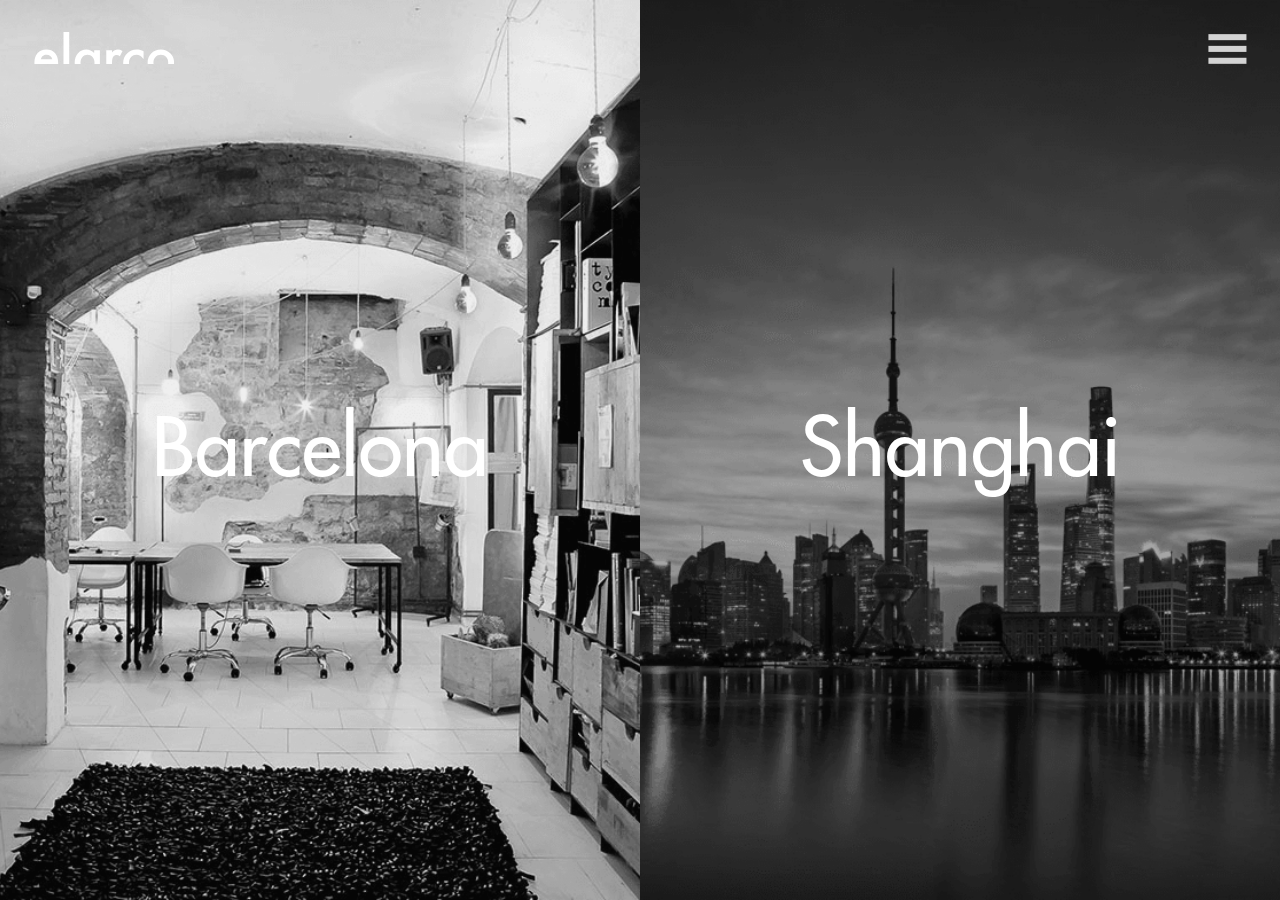
==== commit 52c42a37: "Added blinking button, changed china into shanghai, changed work section home animation" ====
--- a/content/contact.html
+++ b/content/contact.html
@@ -77,15 +77,15 @@
             </section>
             <section class="half-part half-part_white" id="china">
                 <div class="half-part__text">
-                    <h2 class="half-part__title"><a href="#china" class="basic-link half-part__sec-link">China</a></h2>
+                    <h2 class="half-part__title"><a href="#china" class="basic-link half-part__sec-link">Shanghai</a></h2>
                     <div class="half-part__info">
                         <p class="half-part__p">
                             We love Shanghai, it is a city with a beautiful mindset and a perfect fit for creation.
                         </p>
                         <p class="half-part__p">
-                            Carrer Vigatans 11
+                            宁海西店镇樟树村
                             <br />
-                            08003 Barcelona
+                            315613，宁波，浙江，中国
                         </p>
                         <a href="tel:+34670791661" class="half-part__p half-part__link">
                             +34 670 791 661
@@ -106,7 +106,7 @@
                         <source media="(max-height: 600px) and (orientation: landscape)" srcset="../img/china_c_l.png" />
                         <img src="../img/china_c_xl.png" alt="Skyline of Shanghai" class="half-part__img half-part__img-bw" />
                     </picture>
-                    <a href="#china" class="half-part__button">China</a>
+                    <a href="#china" class="half-part__button">Shanghai</a>
                 </div>
             </section>
         </div>
--- a/css/style.css
+++ b/css/style.css
@@ -125,8 +125,8 @@
 .button_big {
     position: relative;
     display: block;
-    margin: 28.8px auto 16px auto;
-    margin: 1.8rem auto 1rem auto;
+    margin: 16px auto;
+    margin: 1rem auto;
     padding: 0;
     color: black;
     font-size: 80px;
@@ -148,8 +148,8 @@
     margin: 48px 32px;
     margin: 3rem 3rem;
     color: #a2a2a2;
-    font-size: 30px;
-    font-size: 1.9rem;
+    font-size: 21px;
+    font-size: 1.3rem;
     font-weight: 400;
     line-height: 1.43;
 }
@@ -512,10 +512,13 @@
     padding: 16px;
     padding: 1rem;
     z-index: 1;
+    -webkit-transition: opacity 0.5 ease;
+    -moz-transition: opacity 0.5 ease;
+    -ms-transition: opacity 0.5 ease;
+    transition: opacity 0.5 ease;
 }
 .section__title {
-    margin: 0 0 13px 0;
-    margin: 0 0 0.8rem 0;
+    margin: 0;
     font-size: 61px;
     font-size: 3.8rem;
     font-weight: 200;
@@ -556,6 +559,26 @@
     color: black;
     background-color: white;
 }
+.section__button_blink {
+    -webkit-animation: blinkButton 1.5s infinite alternate;
+    -moz-animation: blinkButton 1.5s infinite alternate;
+    -ms-animation: blinkButton 1.5s infinite alternate;
+    animation: blinkButton 1.5s infinite alternate;
+}
+.section__button_blink:hover {
+    -webkit-animation: none;
+    -moz-animation: none;
+    -ms-animation: none;
+    animation: none;
+}
+@keyframes blinkButton {
+    0% {
+        opacity: 1;
+    }
+    100% {
+        opacity: 0.2;
+    }
+}
 .blur {
     position: absolute;
     opacity: 0.1;
@@ -585,17 +608,15 @@
     position: absolute;
     right: 32px;
     right: 2rem;
-    bottom: 80px;
-    bottom: 5rem;
+    top: 84%;
     height: 48px;
     height: 3rem;
     width: 24px;
     width: 1.5rem;
-    border: 2px solid white;
-    border-radius: 19px;
-    border-radius: 1.2rem;
-    opacity: 0.4;
     z-index: 1;
+}
+.scroll-down_display_none {
+    display: none;
 }
 .scroll-down_centered {
     left: 50%;
@@ -615,18 +636,15 @@
         transform: translate(-50%, -100%);
     }
     100% {
-        -webkit-transform: translate(-50%, 100%);
-        -moz-transform: translate(-50%, 100%);
-        -ms-transform: translate(-50%, 100%);
-        transform: translate(-50%, 100%);
+        -webkit-transform: translate(-50%, 150%);
+        -moz-transform: translate(-50%, 150%);
+        -ms-transform: translate(-50%, 150%);
+        transform: translate(-50%, 150%);
     }
 }
 .scroll-down-rect {
     position: relative;
-    margin-top: 8px;
-    margin-top: 0.5rem;
-    height: 11px;
-    height: 0.7rem;
+    height: 100%;
     width: 27px;
     width: 1.7rem;
     overflow: hidden;
@@ -635,9 +653,8 @@
     position: absolute;
     left: 50%;
     margin-left: -2px;
-    height: 16px;
-    height: 1rem;
-    width: 2px;
+    height: 100%;
+    width: 10px;
     background-color: white;
     content: '';
     -webkit-animation: mouse 1.5s ease infinite;
@@ -721,7 +738,7 @@
     transform-origin: 0 0;
 }
 #section-work {
-    background-image: url('../img/ufo_small.png');
+    background-image: url('../img/sectionwork_3_s.png');
     background-repeat: no-repeat;
     background-position: center 29%;
     background-position: center 29vw;
@@ -730,6 +747,9 @@
     -ms-transition: background-position 1s ease;
     transition: background-position 1s ease;
 }
+.section-work__imgs {
+    display: none;
+}
 .section-work-1 {
     opacity: 1;
     -webkit-transition: all 2s ease;
@@ -740,10 +760,10 @@
 .section__title.section-work-2 {
     display: none;
 }
-.section-work-1.fade-out {
+/* .section-work-1.fade-out {
     opacity: 0;
     top: 0%;
-}
+} */
 .section-work-2.move-in {
     display: block;
     left: 5%;
@@ -955,10 +975,10 @@
     -moz-transform-origin: 25vw 23vw;
     -ms-transform-origin: 25vw 23vw;
     transform-origin: 25vw 23vw;
-    -webkit-transform: rotate(180deg);
-    -moz-transform: rotate(180deg);
-    -ms-transform: rotate(180deg);
-    transform: rotate(180deg);
+    -webkit-transform: rotate(0deg);
+    -moz-transform: rotate(0deg);
+    -ms-transform: rotate(0deg);
+    transform: rotate(0deg);
     width: 50%;
     width: 50vw;
 }
@@ -1076,9 +1096,11 @@
     width: 100%;
     width: 100vw;
     color: white;
+    background-color: black;
 }
 .project_white {
     color: black;
+    background-color: white;
 }
 .project__title, .project__subject {
     position: absolute;
@@ -1215,6 +1237,7 @@
     width: 100%;
     width: 100vw;
     height: auto;
+    background-color: black;
 }
 .fs-section__video {
     width: 100%;
@@ -1258,7 +1281,7 @@
 }
 .fs-section__img_right {
     left: auto;
-    right: 0;
+    right: -24%;
     -webkit-transform: none;
     -moz-transform: none;
     -ms-transform: none;
@@ -1341,7 +1364,6 @@
 .basic-sldr__nav-link-active {
     background-color: #433F40;
 }
-.section1,
 .section2,
 .section3 {
     padding: 32px 0;
@@ -1349,6 +1371,8 @@
 }
 .section4 {
     position: relative;
+    padding-bottom: 32px;
+    padding-bottom: 2rem;
 }
 .section2_black {
     background-color: black;
@@ -1373,6 +1397,8 @@
     margin-top: 2rem;
 }
 .section3__title {
+    padding: 0 16px;
+    padding: 0 1rem;
     margin: 0;
     font-family: 'Futura elarco long', 'Futura Std', sans-serif;
     font-size: 60px;
@@ -1427,6 +1453,13 @@
     background-image: url('../img/trimmer_pp_xl_texture.png');
     background-size: cover;
 }
+#carnet {
+    position: static;
+    -webkit-transform: none;
+    -moz-transform: none;
+    -ms-transform: none;
+    transform: none;
+}
 
 /* CONTACT */
 .title_font0 {
@@ -1458,8 +1491,8 @@
     color: black;
 }
 .half-part__title {
-    padding: 40px 16px 32px 16px;
-    padding: 2.5rem 1rem 2rem 1rem;
+    padding: 40px 16px 16px 16px;
+    padding: 2.5rem 1rem 1rem 1rem;
     margin: 0;
     font-weight: 200;
     font-size: 32px;
@@ -1599,7 +1632,7 @@
 .vertical .half-part {
     height: 448px;
     height: 28rem;
-    height: calc(100vh - 7rem);
+    height: calc(90vh - 7rem);
 }
 .vertical .half-part_closed {
     height: 112px;
@@ -1609,6 +1642,10 @@
 }
 
 @media screen and (min-width: 23rem){
+    .basic-quote {
+        font-size: 30px;
+        font-size: 1.9rem;
+    }
     /* HOME */
     .scroll-down {
         bottom: 8px;
@@ -1648,7 +1685,11 @@
     .vertical .half-part {
         height: 480px;
         height: 30rem;
-        height: calc(100vh - 7rem);
+        height: calc(90vh - 7rem);
+    }
+    .vertical .half-part_closed {
+        height: 112px;
+        height: 7rem;
     }
 }
 
@@ -1782,6 +1823,10 @@
         margin: 48px 0;
         margin: 3rem 0;
     }
+    .basic__p {
+        font-size: 10px;
+        font-size: 0.8rem;
+    }
     .project-content {
         width: 400px;
         width: 25rem;
@@ -1796,18 +1841,16 @@
         margin-top: 32px;
         margin-top: 2rem;
     }
-    .fs-section__img {
+    .fs-section__img,
+    .fs-section__img_right {
         height: auto;
         width: 120%;
+        top: 50%;
         left: 50%;
-        -webkit-transform: translateX(-50%);
-        -moz-transform: translateX(-50%);
-        -ms-transform: translateX(-50%);
-        transform: translateX(-50%);
-    }
-    .fs-section__img_right {
-        left: auto;
-        right: 0;
+        -webkit-transform: translate(-50%, -50%);
+        -moz-transform: translate(-50%, -50%);
+        -ms-transform: translate(-50%, -50%);
+        transform: translate(-50%, -50%);
     }
     .fs-section__title {
         font-size: 48px;
@@ -1826,6 +1869,9 @@
     .basic-sldr__slide {
         width: 400px;
         width: 25rem;
+    }
+    .section2_grey {
+        background-color: white;
     }
     .section2_black,
     .section2_darkgrey {
@@ -1845,6 +1891,14 @@
     #texture {
         height: 320px;
         height: 20rem;
+    }
+    #carnet {
+        position: absolute;
+        color: white;
+        -webkit-transform: translateY(-50%);
+        -moz-transform: translateY(-50%);
+        -ms-transform: translateY(-50%);
+        transform: translateY(-50%);
     }
     /* CONTACT */
     #contact .header_toggle {
@@ -1910,18 +1964,22 @@
         background-position: center 37vw;
         background-size: 65%;
     }
-    /* PROJECT */
+    /* WORK */
     .project {
         height: 400px;
         height: 50vh;
         width: 100%;
         width: 100vw;
     }
+    /* PROJECT PAGE */
+    .title-wrap__img {
+        width: 80%;
+    }
     /* CONTACT */
     .vertical .half-part {
         height: 544px;
         height: 34rem;
-        height: calc(100vh - 7rem);
+        height: calc(90vh - 7rem);
     }
 }
 
@@ -1989,22 +2047,35 @@
     .section5__text {
         margin: auto;
     }
+    #carnet {
+        position: absolute;
+        color: white;
+        -webkit-transform: translateY(-50%);
+        -moz-transform: translateY(-50%);
+        -ms-transform: translateY(-50%);
+        transform: translateY(-50%);
+    }
     /* CONTACT */
     .vertical .half-part {
         height: 736px;
         height: 46rem;
-        height: calc(100vh - 7rem);
+        height: calc(90vh - 7rem);
     }
 }
 
 @media screen and (orientation: landscape) and (min-width: 40rem){
+    /* HOME */
+    .section__content-wrap-medium {
+        width: 576px;
+        width: 36rem;
+    }
     /* PROJECT DETAIL */
     .basic-sldr-wrap,
     .project-content,
     .basic-sldr,
     .basic-sldr__slide {
-        width: 480px;
-        width: 30rem;
+        width: 400px;
+        width: 25rem;
     }
     .fs-section {
         height: 410px;
@@ -2100,24 +2171,23 @@
     }
     .basic-sldr,
     .basic-sldr__slide,
-    .section3__img,
-    .title-wrap__img {
+    .section3__img {
         width: inherit;
     }
+    .fs-section__title {
+        font-size: 92px;
+        font-size: 5.75rem;
+    }
     .fs-section__p {
-        width: 432px;
-        width: 27rem;
-    }
-    .section2 {
-        margin: 0;
-        padding: 48px 0;
-        padding: 3rem 0;
-        position: relative;
-        overflow: hidden;
-    }
-    .section2_big {
-        height: 640px;
-        height: 40rem;
+        width: 528px;
+        width: 33rem;
+        font-size: 40px;
+        font-size: 2.5rem;
+    }
+    .section1__p {
+        width: 640px;
+        width: 40rem;
+        margin: 0 auto;
     }
     .section1__content-wrap {
         position: relative;
@@ -2126,34 +2196,27 @@
         margin-left: auto;
         margin-right: auto;
     }
-    .section1__p {
+    .section2 {
+        margin: 0;
+        position: relative;
+        overflow: hidden;
+    }
+    .section2_big {
+        min-height: 640px;
+        min-height: 40rem;
+    }
+    .section2__title {
         width: 640px;
         width: 40rem;
         margin: 0 auto;
     }
-    .section2__text {
-        position: absolute;
-        left: 5%;
-        top: 50%;
-        width: 368px;
-        width: 23rem;
-        margin: 0;
-        text-align: left;
-        -webkit-transform: translateY(-50%);
-        -moz-transform: translateY(-50%);
-        -ms-transform: translateY(-50%);
-        transform: translateY(-50%);
-    }
-    .section2__text_right {
-        left: auto;
-        right: 5%;
-    }
-    .section2__title {
-        margin: 0;
-    }
     .section2__p {
-        text-align: left;
-        width: 100%;
+        width: 640px;
+        width: 40rem;
+    }
+    .title-wrap__img {
+        width: 480px;
+        width: 30rem;
     }
     .section3__img,
     .section3__p,
@@ -2166,6 +2229,12 @@
     }
     .section3__slider-wrap {
         margin-left: auto;
+    }
+    .section4 {
+        padding: 0;
+    }
+    .section4__title {
+        display: none;
     }
     .section4__p {
         position: absolute;
@@ -2181,26 +2250,6 @@
         width: 640px;
         width: 40rem;
     }
-    .title-wrap {
-        -webkit-display: flex;
-        -moz-display: flex;
-        -ms-display: flex;
-        display: flex;
-        -webkit-justify-content: flex-end;
-        -moz-justify-content: flex-end;
-        -ms-justify-content: flex-end;
-        justify-content: flex-end;
-    }
-    .title-wrap__img {
-        width: 432px;
-        width: 27rem;
-        margin-left: auto;
-    }
-    .title-wrap__img_left {
-        width: 100%;
-        text-align: left;
-        transform: none;
-    }
     /* CONTACT */
     .half-part__img-wrap {
         display: block;
@@ -2211,21 +2260,26 @@
     }
     .half-part__img {
         height: auto;
-        top: 50%;
+        bottom: 0;
+        top: auto;
         left: 50%;
-        -webkit-transform: translate(-50%, -50%);
-        -moz-transform: translate(-50%, -50%);
-        -ms-transform: translate(-50%, -50%);
-        transform: translate(-50%, -50%);
+        -webkit-transform: translateX(-50%);
+        -moz-transform: translateX(-50%);
+        -ms-transform: translateX(-50%);
+        transform: translateX(-50%);
     }
     .vertical .half-part {
         height: 832px;
         height: 52rem;
-        height: calc(100vh - 7rem);
+        height: calc(90vh - 7rem);
     }
 }
 
 @media screen and (orientation: landscape) and (min-width: 47rem){
+    .basic__p {
+        font-size: 20px;
+        font-size: 1.25rem;
+    }
     /* HOME */
     .service-sldr__section {
         max-width: 208px;
@@ -2298,20 +2352,19 @@
         text-align: right;
     }
     .title-wrap__img {
-        width: 592px;
-        width: 37rem;
+        width: 432px;
+        width: 27rem;
     }
     .section1,
     .section2 {
         position: relative;
     }
-    /* .section2_big {
-        height: 496px;
-        height: 31rem;
-    } */
     .section2_black {
         background-color: black;
         color: white;
+    }
+    .section2_grey {
+        background-color: #FAFAFA;
     }
     .section2_darkgrey {
         background-color: #1E1E1E;
@@ -2331,6 +2384,12 @@
     .section3__slider-wrap {
         margin-left: auto;
         margin-right: auto;
+    }
+    .section4 {
+        padding: 0;
+    }
+    .section4__title {
+        display: none;
     }
     .section4__p {
         position: absolute;
@@ -2399,6 +2458,10 @@
         -ms-align-items: center;
         align-items: center;
         overflow: hidden;
+    }
+    .basic-sldr__slide_picture {
+        position: absolute;
+        height: 100%;
     }
     .basic-sldr__img {
         width: auto;
@@ -2431,10 +2494,88 @@
         margin: 0 0 16px 0;
         margin: 0 0 1rem 0;
     }
+    .title-wrap {
+        width: auto;
+        height: auto;
+        text-align: right;
+        -webkit-transform: translateY(5px);
+        -moz-transform: translateY(5px);
+        -ms-transform: translateY(5px);
+        transform: translateY(5px);
+    }
+    .basic-quote_small {
+        font-size: 27px;
+        font-size: 1.7rem;
+    }
+    .section1__p_small {
+        font-size: 14px;
+        font-size: 0.9rem;
+    }
+    .section2 {
+        -webkit-display: flex;
+        -moz-display: flex;
+        -ms-display: flex;
+        display: flex;
+        -webkit-justify-content: flex-end;
+        -moz-justify-content: flex-end;
+        -ms-justify-content: flex-end;
+        justify-content: flex-end;
+        padding: 0;
+    }
+    .section2_big {
+        min-height: 752px;
+        min-height: 47rem;
+    }
+    .section2_center {
+        -webkit-display: flex;
+        -moz-display: flex;
+        -ms-display: flex;
+        display: flex;
+        -webkit-align-items: center;
+        -moz-align-items: center;
+        -ms-align-items: center;
+        align-items: center;
+    }
+    .section2__text {
+        position: absolute;
+        left: 5%;
+        top: 50%;
+        width: 368px;
+        width: 23rem;
+        margin: 0;
+        text-align: left;
+        -webkit-transform: translateY(-50%);
+        -moz-transform: translateY(-50%);
+        -ms-transform: translateY(-50%);
+        transform: translateY(-50%);
+    }
+    .section2__title {
+        margin: 0;
+        width: auto;
+    }
+    .section2__p {
+        text-align: left;
+        width: 100%;
+    }
+    .section2__text_right {
+        left: auto;
+        right: 5%;
+    }
+    .title-wrap_left {
+        text-align: left;
+    }
+    .title-wrap__img {
+        width: 60%;
+        text-align: right;
+    }
+    .title-wrap__img_left {
+        text-align: left;
+    }
     .section3__slider-wrap {
         margin: auto;
         width: 640px;
         width: 40rem;
+        height: auto;
     }
     .section3__img {
         width: inherit;
@@ -2490,6 +2631,10 @@
         justify-content: center;
         align-items: center;
         overflow: hidden;
+    }
+    .basic-sldr__slide_picture {
+        position: absolute;
+        height: 100%;
     }
     .basic-sldr-text {
         display: flex;
@@ -2539,16 +2684,24 @@
         width: 100%;
         text-align: left;
     }
+    .section1__p_small {
+        font-size: 16px;
+        font-size: 1rem;
+    }
     .section1__content-wrap {
         display: flex;
+    }
+    .section2_big {
+        min-height: 416px;
+        min-height: 41rem;
     }
     .section2__text {
         position: absolute;
         margin: 0;
         left: 5%;
         top: 50%;
-        width: 464px;
-        width: 29rem;
+        width: 400px;
+        width: 25rem;
         text-align: left;
         -webkit-transform: translateY(-50%);
         -moz-transform: translateY(-50%);
@@ -2556,24 +2709,23 @@
         transform: translateY(-50%);
     }
     .section2 {
-        min-height: 33rem;
         padding: 0;
     }
     .title-wrap {
-        -webkit-display: flex;
-        -moz-display: flex;
-        -ms-display: flex;
-        display: flex;
-        -webkit-justify-content: flex-end;
-        -moz-justify-content: flex-end;
-        -ms-justify-content: flex-end;
-        justify-content: flex-end;
+        width: auto;
+        height: auto;
+        text-align: right;
+        -webkit-transform: translateY(5px);
+        -moz-transform: translateY(5px);
+        -ms-transform: translateY(5px);
+        transform: translateY(5px);
+    }
+    .title-wrap__img {
+        width: 55%;
+        text-align: right;
     }
     .title-wrap_left {
-        -webkit-justify-content: flex-start;
-        -moz-justify-content: flex-start;
-        -ms-justify-content: flex-start;
-        justify-content: flex-start;
+        text-align: left;
     }
     .section2 {
         -webkit-display: flex;
@@ -2585,10 +2737,6 @@
         -ms-align-items: flex-end;
         align-items: flex-end;
     }
-    .title-wrap__img {
-        width: 448px;
-        width: 28rem;
-    }
     .section2__text_right {
         left: auto;
         right: 5%;
@@ -2603,6 +2751,8 @@
     }
     .section3 {
         position: relative;
+        padding: 64px 0;
+        padding: 4rem 0;
     }
     .section3__img,
     .section3__slide,
@@ -2614,6 +2764,13 @@
     .section3__slider-wrap {
         margin-left: auto;
         margin-right: auto;
+    }
+    .section3__p {
+        margin-bottom: 0;
+    }
+    #texture {
+        height: 464px;
+        height: 29rem;
     }
     /* CONTACT */
     #contact .header__logo {
@@ -2789,8 +2946,8 @@
         transform: scale(1) translate(-50%, -50%) !important;
     }
     .button_big {
-        margin: 45px auto 32px auto;
-        margin: 2.8rem auto 2rem auto;
+        margin: 32px auto;
+        margin: 2rem auto;
     }
     .wrap {
         height: fit-content;
@@ -2817,7 +2974,7 @@
     }
     .section_fit {
         height: 850px;
-        height: fit-content;
+        height: 90vh;
     }
     .service-sldr__circle {
         display: block;
@@ -2828,17 +2985,188 @@
         width: 640px;
         width: 40rem;
     }
+    .span_display_none {
+        display: none;
+    }
+    .section-work-1 {
+        width: auto;
+        text-align: left;
+    }
     .section-work-2 {
+        display: block;
+        left: -120%;
         -webkit-transform: translateY(-50%);
         -moz-transform: translateY(-50%);
         -ms-transform: translateY(-50%);
         transform: translateY(-50%);
     }
+    .section-work__imgs {
+        display: block;
+    }
+    .section__title.section-work-2 {
+        display: block;
+    }
+    .section__work-button {
+        display: block;
+        -webkit-transition: opacity 1s ease 3s, background-color 1s ease, color 1s ease;
+        -moz-transition: opacity 1s ease 3s, background-color 1s ease, color 1s ease;
+        -ms-transition: opacity 1s ease 3s, background-color 1s ease, color 1s ease;
+        transition: opacity 1s ease 3s, background-color 1s ease, color 1s ease;
+        opacity: 0;
+    }
+    .img_movein {
+        position: absolute;
+        height: 68%;
+        bottom: 0;
+        right: -100%;
+        -webkit-transition: right 1s ease;
+        -moz-transition: right 1s ease;
+        -ms-transition: right 1s ease;
+        transition: right 1s ease;
+    }
+    .img_movein_start {
+        right: 0;
+    }
+    .img_movein_marginr {
+        margin-right: -15%;
+    }
+    .img_movein_center {
+        top: 50%;
+        bottom: auto;
+        -webkit-transform: translateY(-50%);
+        -moz-transform: translateY(-50%);
+        -ms-transform: translateY(-50%);
+        transform: translateY(-50%);
+    }
+    .animate .section-work-1 {
+        -webkit-transition: all 1s ease;
+        -moz-transition: all 1s ease;
+        -ms-transition: all 1s ease;
+        transition: all 1s ease;
+        opacity: 0;
+        top: -3rem;
+        text-align: left;
+    }
+    .animate .section-work-2 {
+        -webkit-transition: left 0.8s ease 1s;
+        -moz-transition: left 0.8s ease 1s;
+        -ms-transition: left 0.8s ease 1s;
+        transition: left 0.8s ease 1s;
+        left: 64px;
+        left: 4rem;
+    }
+    .animate .sentence1,
+    .animate .sentence2 {
+        -webkit-animation: textMoveInOut 8s infinite;
+        -moz-animation: textMoveInOut 8s infinite;
+        -ms-animation: textMoveInOut 8s infinite;
+        animation: textMoveInOut 8s infinite;
+    }
+    .animate .sentence1 {
+        -webkit-animation-delay: 5s;
+        -moz-animation-delay: 5s;
+        -ms-animation-delay: 5s;
+        animation-delay: 5s;
+    }
+    .animate .sentence2 {
+        -webkit-animation-delay: 1s;
+        -moz-animation-delay: 1s;
+        -ms-animation-delay: 1s;
+        animation-delay: 1s;
+    }
+    .animate .section__work-button {
+        opacity: 1;
+    }
+    .animate .img_movein_marginr {
+        margin-right: 12%;
+    }
+    .animate .img_movein {
+        -webkit-animation: moveInOut 16s infinite;
+        -moz-animation: moveInOut 16s infinite;
+        -ms-animation: moveInOut 16s infinite;
+        animation: moveInOut 16s infinite;
+    }
+    .animate .img_movein:nth-of-type(1) {
+        -webkit-transition: all 2s ease;
+        -moz-transition: all 2s ease;
+        -ms-transition: all 2s ease;
+        transition: all 2s ease;
+        right: -100%;
+        -webkit-animation-delay: 13s;
+        -moz-animation-delay: 13s;
+        -ms-animation-delay: 13s;
+        animation-delay: 13s;
+    }
+    .animate .img_movein:nth-of-type(2) {
+        -webkit-animation-delay: 1s;
+        -moz-animation-delay: 1s;
+        -ms-animation-delay: 1s;
+        animation-delay: 1s;
+    }
+    .animate .img_movein:nth-of-type(3) {
+        -webkit-animation-delay: 5s;
+        -moz-animation-delay: 5s;
+        -ms-animation-delay: 5s;
+        animation-delay: 5s;
+    }
+    .animate .img_movein:nth-of-type(4) {
+        -webkit-animation-delay: 9s;
+        -moz-animation-delay: 9s;
+        -ms-animation-delay: 9s;
+        animation-delay: 9s;
+    }
+    @keyframes moveInOut {
+        0% {
+            right: -100%;
+        }
+        5% {
+            right: 0;
+        }
+        20% {
+            right: 0;
+        }
+        25% {
+            right: -100%;
+        }
+        100% {
+            right: -100%;
+        }
+    }
+    @keyframes textMoveInOut {
+        0% {
+            left: -100%;
+            top: 46%;
+            opacity: 1;
+            -webkit-transform: translateY(-50%);
+            -moz-transform: translateY(-50%);
+            -ms-transform: translateY(-50%);
+            transform: translateY(-50%);
+        }
+        10% {
+            left: 4rem;
+        }
+        40% {
+            left: 4rem;
+        }
+        50% {
+            left: -100%;
+        }
+        100% {
+            left: -100%;
+            top: 46%;
+            opacity: 1;
+            -webkit-transform: translateY(-50%);
+            -moz-transform: translateY(-50%);
+            -ms-transform: translateY(-50%);
+            transform: translateY(-50%);
+        }
+    }
     #section-work {
+        position: relative;
         height: 600px;
         height: 90vh;
-        background-position: 124% center;
-        background-size: 33%;
+        background-image: none;
+        overflow: hidden;
     }
     /* WORK */
     .project__title {
@@ -2860,8 +3188,8 @@
         margin: 0;
     }
     .basic-sldr-text {
-        padding: 32px;
-        padding: 2rem;
+        padding: 48px;
+        padding: 3rem;
     }
     .project-quote_1 {
         left: 544px;
@@ -2877,12 +3205,7 @@
     .section-work-2.section__par {
         margin-left: 32px;
         margin-left: 2rem;
-        bottom: 15%;
-        bottom: 15vh;
-    }
-    .title-wrap__img {
-        width: 592px;
-        width: 37rem;
+        top: 69%;
     }
     .section3__img,
     .section3__p,
@@ -2996,6 +3319,14 @@
         padding: 4rem 0 0 4rem;
     }
     /* PROJECT DETAIL */
+    .basic-quote_small {
+        font-size: 30px;
+        font-size: 1.9rem;
+    }
+    .section1__p_small {
+        font-size: 16px;
+        font-size: 1rem;
+    }
     .section2_big {
         height: 736px;
         height: 46rem;
@@ -3050,6 +3381,10 @@
         margin-bottom: 32px;
         margin-bottom: 2rem;
     }
+    .section2_big {
+        height: 848px;
+        height: 53rem;
+    }
     .section2__title {
         font-size: 80px;
         font-size: 5rem;
@@ -3058,14 +3393,8 @@
         width: 432px;
         width: 27rem;
     }
-    .title-wrap__img {
-        width: 576px;
-        width: 36rem;
-    }
     .section3 {
         position: relative;
-        margin-bottom: 80px;
-        margin-bottom: 5rem;
     }
     .section3__title {
         font-size: 80px;
@@ -3084,6 +3413,15 @@
         margin-left: auto;
         margin-right: auto;
     }
+    .section4__title {
+        position: absolute;
+        display: block;
+        width: 100%;
+        top: 7%;
+    }
+    .section__par_margint {
+        top: 25%;
+    }
 }
 
 @media screen and (orientation: landscape) and (min-width: 72rem){
@@ -3143,6 +3481,7 @@
         font-size: 2rem;
     }
     .section2 {
+        min-height: 752px;
         min-height: 47rem;
     }
     .section2_big {
@@ -3150,10 +3489,22 @@
     }
     .section2__text {
         left: 10%;
+        width: 464px;
+        width: 29rem;
+    }
+    .section2__title {
+        width: 100%;
     }
     .section2__text_right {
         left: auto;
         right: 10%;
+    }
+    .title-wrap {
+        width: 100%;
+    }
+    .section3 {
+        padding: 96px 0;
+        padding: 6rem 0;
     }
     .section3__img,
     .section3__p,
@@ -3166,8 +3517,16 @@
     .section3__slider-wrap {
         margin-left: auto;
     }
+    .section4__title {
+        position: absolute;
+        display: block;
+        top: 5%;
+    }
     .section4__p {
         margin: 9% 0 0 0;
+    }
+    .section__par_margint {
+        top: 7%;
     }
     .project-quote_1 {
         width: 100%;
@@ -3182,13 +3541,6 @@
         right: 32px;
         right: 2rem;
     }
-    .title-wrap__img {
-        width: 100%;
-    }
-    #texture {
-        height: 800px;
-        height: 100vh;
-    }
     /* CONTACT */
     .half-part__title {
         font-size: 42px;
@@ -3218,14 +3570,16 @@
         height: 90vh;
     }
     .section__par {
-        width: 400px;
-        width: 25rem;
         margin: 32px 0 80px 0;
         margin: 2rem 0 5rem 0;
         font-size: 19px;
         font-size: 1.2rem;
         font-weight: 100;
     }
+    .section__par_marginb {
+        margin: 0 0 32px 0;
+        margin: 0 0 2rem 0;
+    }
     .circle__hint {
         width: 15rem;
         margin: 50% 0 0 0;
@@ -3252,15 +3606,29 @@
         bottom: 72px;
         bottom: 4.5rem;
     }
+    .section1__p_small {
+        font-size: 20px;
+        font-size: 1.25rem;
+    }
+    .section3 {
+        padding: 128px 0;
+        padding: 8rem 0;
+    }
 }
 @media screen and (orientation: landscape) and (min-width: 84rem){
     /* HOME */
+    .section__work-title {
+        top: 46%;
+    }
     .section-work-2.move-in {
         left: 11%;
         left: 11vw;
     }
+    .section-work-2.section__par {
+        top: 62%;
+    }
     .section__work-button {
-        left: 49%;
+        left: 57%;
         bottom: 224px;
         bottom: 14rem;
     }
@@ -3282,12 +3650,13 @@
         height: 780px;
         height: 90vh;
     }
-    .service-sldr__nav {
-
-    }
     .service-sldr__section {
         margin: 0 0 32px; 0;
         margin: 0 0 2rem 0;
+    }
+    .title-wrap__img {
+        width: 848px;
+        width: 53rem;
     }
 }
 
@@ -3318,6 +3687,10 @@
         right: 2rem;
         text-align: left;
     }
+    #texture {
+        height: 1008px;
+        height: 63rem;
+    }
     /* WORK */
     .project {
         height: 820px;
@@ -3369,6 +3742,13 @@
         width: 944px;
         width: 59rem;
     }
+    .section4__title {
+        left: 0;
+        top: 10%;
+    }
+    .section__par_margint {
+        top: 10%;
+    }
     .project-quote_1 {
         left: 512px;
         left: 32rem;
@@ -3458,6 +3838,9 @@
         width: 752px;
         width: 47rem;
     }
+    .section-work-1 {
+        width: auto;
+    }
     .service-sldr__nav {
         margin: 32px;
         margin: 2rem;
@@ -3511,6 +3894,10 @@
         right: 160px;
         right: 10rem;
     }
+    .section2_big {
+        min-height: 928px;
+        min-height: 58rem;
+    }
     /* CONTACT */
     .half-part__button, .half-part__button:visited {
         font-size: 96px;
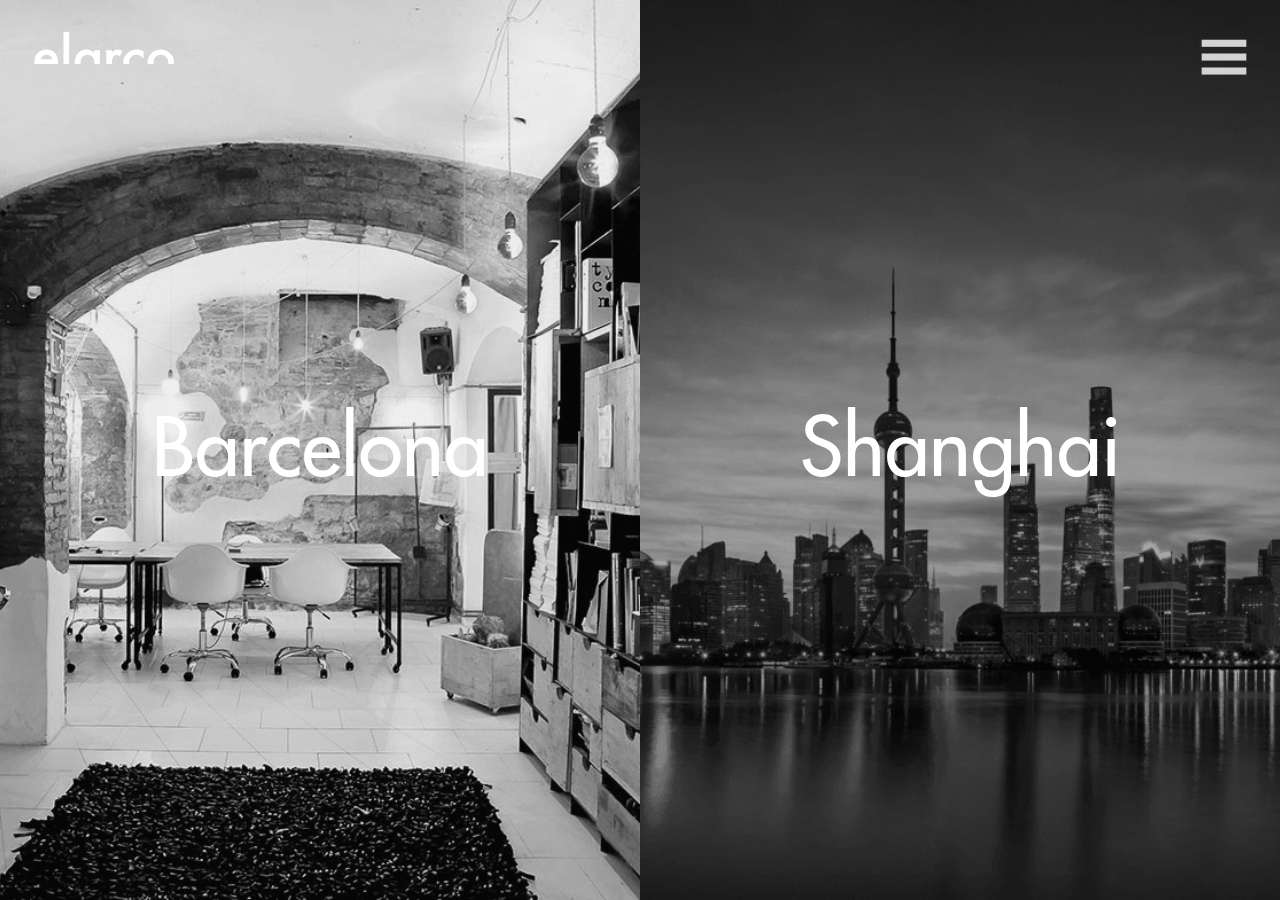
==== commit f1452190: "Fixed contact page black strip and edited text" ====
--- a/content/contact.html
+++ b/content/contact.html
@@ -46,22 +46,19 @@
                     <h2 class="half-part__title"><a href="#spain" class="basic-link half-part__sec-link">Spain</a></h2>
                     <div class="half-part__info">
                         <p class="half-part__p">
-                            We love Barcelona, it is a city with a beautiful mindset and a perfect fit for creation.
+                            Our hometown. The vibrant and contemporary city, one of the world’s hubs of art, design and architecture.
                         </p>
                         <p class="half-part__p">
                             Carrer Vigatans 11
                             <br />
                             08003 Barcelona
                         </p>
-                        <a href="tel:+34670791661" class="half-part__p half-part__link">
-                            +34 670 791 661
+                        <a href="tel:+34600803200" class="half-part__p half-part__link">
+                            (+34) 600803200
                         </a>
-                        <a href="tel:+34935016671" class="half-part__p half-part__link">
-                            +34 935 016 671
-                        </a>
-                        <a href="mailto:hello@elarco.design" class="half-part__p half-part__link half-part__mail">
+                        <!-- <a href="mailto:hello@elarco.design" class="half-part__p half-part__link half-part__mail">
                             hello@elarco.design
-                        </a>
+                        </a> -->
                     </div>
                 </div>
                 <div class="half-part__img-wrap">
@@ -80,22 +77,17 @@
                     <h2 class="half-part__title"><a href="#china" class="basic-link half-part__sec-link">Shanghai</a></h2>
                     <div class="half-part__info">
                         <p class="half-part__p">
-                            We love Shanghai, it is a city with a beautiful mindset and a perfect fit for creation.
+                            Our base in Asia. A city that exhales innovation, a lab of everything that is happening in the world.
                         </p>
                         <p class="half-part__p">
-                            宁海西店镇樟树村
-                            <br />
-                            315613，宁波，浙江，中国
+                            上海市乾溪路151弄4号
                         </p>
-                        <a href="tel:+34670791661" class="half-part__p half-part__link">
-                            +34 670 791 661
+                        <a href="tel:+8615905858920" class="half-part__p half-part__link">
+                            (+86) 15905858920
                         </a>
-                        <a href="tel:+34935016671" class="half-part__p half-part__link">
-                            +34 935 016 671
-                        </a>
-                        <a href="mailto:hello@elarco.design" class="half-part__p half-part__link half-part__mail">
+                        <!-- <a href="mailto:hello@elarco.design" class="half-part__p half-part__link half-part__mail">
                             hello@elarco.design
-                        </a>
+                        </a> -->
                     </div>
                 </div>
                 <div class="half-part__img-wrap">
--- a/css/style.css
+++ b/css/style.css
@@ -234,8 +234,10 @@
     position: fixed;
     right: 32px;
     right: 2rem;
-    height: 32px;
-    height: 2rem;
+    height: 48px;
+    height: 3rem;
+    width: 48px;
+    width: 3rem;
     cursor: pointer;
     z-index: 3;
 }
@@ -307,10 +309,10 @@
     transition: transform 0.5s ease;
 }
 .top-nav__menu-icon_close rect:nth-of-type(1){
-    -webkit-transform: translateX(3px) rotate(41deg);
-    -moz-transform: translateX(3px) rotate(41deg);
-    -ms-transform: translateX(3px) rotate(41deg);
-    transform: translateX(3px) rotate(41deg);
+    -webkit-transform: translateX(3px) rotate(45deg);
+    -moz-transform: translateX(3px) rotate(45deg);
+    -ms-transform: translateX(3px) rotate(45deg);
+    transform: translateX(3px) rotate(45deg);
     -webkit-transition: transform 0.5s ease 0.4s;
     -moz-transition: transform 0.5s ease 0.4s;
     -ms-transition: transform 0.5s ease 0.4s;
@@ -327,9 +329,9 @@
     transition: transform 0.5s ease;
 }
 .top-nav__menu-icon_close rect:nth-of-type(3){
-    -webkit-transform: rotate(-41deg) translate(-10px, -2px);
-    -moz-transform: rotate(-41deg) translate(-10px, -2px);
-    -ms-transform: rotate(-41deg) translate(-10px, -2px);
+    -webkit-transform: rotate(-45deg) translate(-10px, -2px);
+    -moz-transform: rotate(-45deg) translate(-10px, -2px);
+    -ms-transform: rotate(-45deg) translate(-10px, -2px);
     transform: rotate(-41deg) translate(-10px, -2px);
     -webkit-transition: transform 0.5s ease 0.4s;
     -moz-transition: transform 0.5s ease 0.4s;
@@ -509,6 +511,7 @@
     height: fit-content;
 }
 .section__content-wrap {
+    width: 100%;
     padding: 16px;
     padding: 1rem;
     z-index: 1;
@@ -520,7 +523,7 @@
 .section__title {
     margin: 0;
     font-size: 61px;
-    font-size: 3.8rem;
+    font-size: 3.6rem;
     font-weight: 200;
 }
 .section__title-lowercase {
@@ -530,6 +533,9 @@
     font-size: 18px;
     font-size: 1.1rem;
     line-height: 1.8;
+}
+.section__work-title {
+    text-transform: lowercase;
 }
 .section__button {
     display: block;
@@ -611,8 +617,7 @@
     top: 84%;
     height: 48px;
     height: 3rem;
-    width: 24px;
-    width: 1.5rem;
+    width: 8px;
     z-index: 1;
 }
 .scroll-down_display_none {
@@ -645,8 +650,6 @@
 .scroll-down-rect {
     position: relative;
     height: 100%;
-    width: 27px;
-    width: 1.7rem;
     overflow: hidden;
 }
 .scroll-down-rect::after {
@@ -655,7 +658,7 @@
     margin-left: -2px;
     height: 100%;
     width: 10px;
-    background-color: white;
+    background-color: lightgrey;
     content: '';
     -webkit-animation: mouse 1.5s ease infinite;
     -moz-animation: mouse 1.5s ease infinite;
@@ -988,6 +991,18 @@
     -moz-transition: fill 0.5s ease;
     -ms-transition: fill 0.5s ease;
     transition: fill 0.5s ease;
+}
+.arch-intuition.arch-intuition_finished {
+    position: absolute;
+    left: 50%;
+    -webkit-filter: blur(0px) !important;
+    -moz-filter: blur(0px) !important;
+    -ms-filter: blur(0px) !important;
+    filter: blur(0px) !important;
+    -webkit-transform: scale(1) translateX(-50%) !important;
+    -moz-transform: scale(1) translateX(-50%) !important;
+    -ms-transform: scale(1) translateX(-50%) !important;
+    transform: scale(1) translateX(-50%) !important;
 }
 .circle {
     position: absolute;
@@ -1468,8 +1483,8 @@
 .split-wrap {
     position: relative;
     overflow: hidden;
-    width: 100%;
-    width: 100vw;
+    /* width: 100%;
+    width: 100vw; */
 }
 .half-part {
     -webkit-box-sizing: border-box;
@@ -2066,8 +2081,8 @@
 @media screen and (orientation: landscape) and (min-width: 40rem){
     /* HOME */
     .section__content-wrap-medium {
-        width: 576px;
-        width: 36rem;
+        width: 480px;
+        width: 30rem;
     }
     /* PROJECT DETAIL */
     .basic-sldr-wrap,
@@ -2458,10 +2473,6 @@
         -ms-align-items: center;
         align-items: center;
         overflow: hidden;
-    }
-    .basic-sldr__slide_picture {
-        position: absolute;
-        height: 100%;
     }
     .basic-sldr__img {
         width: auto;
@@ -2785,6 +2796,8 @@
         -moz-align-items: center;
         -ms-align-items: center;
         align-items: center;
+        width: calc(50vw + 20rem);
+        width: fit-content;
     }
     .horizontal .half-part_white .half-part__text {
         order: 2;
@@ -2801,12 +2814,12 @@
         margin-left: -80vw;
     }
     .horizontal .half-part__text {
-        width: 40%;
-        width: 40vw;
+        width: 320px;
+        width: 20rem;
     }
     .horizontal .split-wrap__wrap {
-        width: 180%;
-        width: 180vw;
+        width: calc(100vw + 40rem);
+        width: fit-content;
     }
 }
 
@@ -2982,8 +2995,12 @@
         margin-top: 1rem;
     }
     .section__work-title {
-        width: 640px;
-        width: 40rem;
+        width: auto;
+    }
+    .section__work-p {
+        width: 400px;
+        width: 25rem;
+        margin: 0;
     }
     .span_display_none {
         display: none;
@@ -3008,11 +3025,23 @@
     }
     .section__work-button {
         display: block;
+        left: 96px;
+        left: 6rem;
+        top: 50%;
+        bottom: auto;
         -webkit-transition: opacity 1s ease 3s, background-color 1s ease, color 1s ease;
         -moz-transition: opacity 1s ease 3s, background-color 1s ease, color 1s ease;
         -ms-transition: opacity 1s ease 3s, background-color 1s ease, color 1s ease;
         transition: opacity 1s ease 3s, background-color 1s ease, color 1s ease;
         opacity: 0;
+        -webkit-transform: translateY(128px);
+        -moz-transform: translateY(128px);
+        -ms-transform: translateY(128px);
+        transform: translateY(128px);
+        -webkit-transform: translateY(8rem);
+        -moz-transform: translateY(8rem);
+        -ms-transform: translateY(8rem);
+        transform: translateY(8rem);
     }
     .img_movein {
         position: absolute;
@@ -3024,6 +3053,9 @@
         -ms-transition: right 1s ease;
         transition: right 1s ease;
     }
+    .img_full {
+        height: 100%;
+    }
     .img_movein_start {
         right: 0;
     }
@@ -3052,8 +3084,8 @@
         -moz-transition: left 0.8s ease 1s;
         -ms-transition: left 0.8s ease 1s;
         transition: left 0.8s ease 1s;
-        left: 64px;
-        left: 4rem;
+        left: 96px;
+        left: 6rem;
     }
     .animate .sentence1,
     .animate .sentence2 {
@@ -3137,16 +3169,18 @@
             left: -100%;
             top: 46%;
             opacity: 1;
-            -webkit-transform: translateY(-50%);
-            -moz-transform: translateY(-50%);
-            -ms-transform: translateY(-50%);
-            transform: translateY(-50%);
+            -webkit-transform: translateY(-100%);
+            -moz-transform: translateY(-100%);
+            -ms-transform: translateY(-100%);
+            transform: translateY(-100%);
         }
         10% {
-            left: 4rem;
+            left: 96px;
+            left: 6rem;
         }
         40% {
-            left: 4rem;
+            left: 96px;
+            left: 6rem;
         }
         50% {
             left: -100%;
@@ -3155,10 +3189,10 @@
             left: -100%;
             top: 46%;
             opacity: 1;
-            -webkit-transform: translateY(-50%);
-            -moz-transform: translateY(-50%);
-            -ms-transform: translateY(-50%);
-            transform: translateY(-50%);
+            -webkit-transform: translateY(-100%);
+            -moz-transform: translateY(-100%);
+            -ms-transform: translateY(-100%);
+            transform: translateY(-100%);
         }
     }
     #section-work {
@@ -3203,9 +3237,11 @@
         top: 53%;
     }
     .section-work-2.section__par {
-        margin-left: 32px;
-        margin-left: 2rem;
-        top: 69%;
+        top: 50%;
+        -webkit-transform: none;
+        -moz-transform: none;
+        -ms-transform: none;
+        transform: none;
     }
     .section3__img,
     .section3__p,
@@ -3227,27 +3263,17 @@
     .horizontal .half-part {
         height: 100%;
         height: 100vh;
-        width: 80%;
-        width: 80vw;
-    }
-    .horizontal .half-part__text {
-        width: 30%;
-        width: 30vw;
     }
     .horizontal #spain {
-        margin-left: -18.7%;
-        margin-left: -30vw;
+        margin-left: -320px;
+        margin-left: -20rem;
     }
     .horizontal #spain.margin-open-barcelona {
         margin-left: 0;
     }
     .horizontal #spain.margin-open-china {
-        margin-left: -37.4%;
-        margin-left: -60vw;
-    }
-    .horizontal .split-wrap__wrap {
-        width: 160%;
-        width: 160vw;
+        margin-left: -640px;
+        margin-left: -40rem;
     }
 }
 
@@ -3442,6 +3468,9 @@
         font-size: 96px;
         font-size: 6rem;
     }
+    .section__work-button {
+        top: 47%;
+    }
     /* WORK */
     .project__title {
         font-size: 51px;
@@ -3457,6 +3486,10 @@
     .project__subject {
         padding: 48px 0 0 48px;
         padding: 3rem 0 0 3rem;
+    }
+    .section__work-p {
+        width: 480px;
+        width: 30rem;
     }
     /* PROJECT DETAIL */
     .basic-sldr-wrap {
@@ -3585,8 +3618,7 @@
         margin: 50% 0 0 0;
     }
     .section-work-2.section__par {
-        margin: 32px;
-        margin: 2rem;
+        top: 45%;
     }
     .service-sldr {
         -webkit-flex: 3;
@@ -3625,12 +3657,11 @@
         left: 11vw;
     }
     .section-work-2.section__par {
-        top: 62%;
+        top: 50%;
+        margin: 0;
     }
     .section__work-button {
-        left: 57%;
-        bottom: 224px;
-        bottom: 14rem;
+        top: 50%;
     }
     .section__par {
         bottom: 12%;
@@ -3657,6 +3688,30 @@
     .title-wrap__img {
         width: 848px;
         width: 53rem;
+    }
+    /* CONTACT */
+    .horizontal .half-part {
+        width: calc(50vw + 30rem);
+        width: fit-content;
+    }
+    .horizontal .split-wrap__wrap {
+        width: calc(100vw + 60rem);
+        width: fit-content;
+    }
+    .horizontal .half-part__text {
+        width: 480px;
+        width: 30rem;
+    }
+    .horizontal #spain {
+        margin-left: -480px;
+        margin-left: -30rem;
+    }
+    .horizontal #spain.margin-open-barcelona {
+        margin-left: 0;
+    }
+    .horizontal #spain.margin-open-china {
+        margin-left: -960px;
+        margin-left: -60rem;
     }
 }
 
@@ -3765,29 +3820,10 @@
     .horizontal .half-part {
         height: 100%;
         height: 100vh;
-        width: 75%;
-        width: 75vw;
     }
     .horizontal .half-part__text {
         padding: 32px;
         padding: 2rem;
-        width: 25%;
-        width: 25vw;
-    }
-    .horizontal #spain {
-        margin-left: -25%;
-        margin-left: -25vw;
-    }
-    .horizontal #spain.margin-open-barcelona {
-        margin-left: 0;
-    }
-    .horizontal #spain.margin-open-china {
-        margin-left: -50%;
-        margin-left: -50vw;
-    }
-    .horizontal .split-wrap__wrap {
-        width: 150%;
-        width: 150vw;
     }
 }
 
@@ -3810,6 +3846,10 @@
         height: 480px;
         height: 30rem;
     }
+    .section__content-wrap-medium {
+        width: 576px;
+        width: 36rem;
+    }
     .service-sldr {
         height: 900px;
         height: 90vh;
@@ -3830,14 +3870,6 @@
         font-size: 24px;
         font-size: 1.5rem;
     }
-    .section__work-button {
-        bottom: 24%;
-        bottom: 24vh;
-    }
-    .section__work-title {
-        width: 752px;
-        width: 47rem;
-    }
     .section-work-1 {
         width: auto;
     }
@@ -3907,27 +3939,17 @@
     .horizontal .half-part {
         height: 100%;
         height: 100vh;
-        width: 72%;
-        width: 72vw;
-    }
-    .horizontal .half-part__text {
-        width: 22%;
-        width: 22vw;
     }
     .horizontal #spain {
         margin-left: -15.3%;
-        margin-left: -22vw;
+        margin-left: -30rem;
     }
     .horizontal #spain.margin-open-barcelona {
         margin-left: 0;
     }
     .horizontal #spain.margin-open-china {
         margin-left: -30.6%;
-        margin-left: -44vw;
-    }
-    .horizontal .split-wrap__wrap {
-        width: 144%;
-        width: 144vw;
+        margin-left: -60rem;
     }
 }
 
